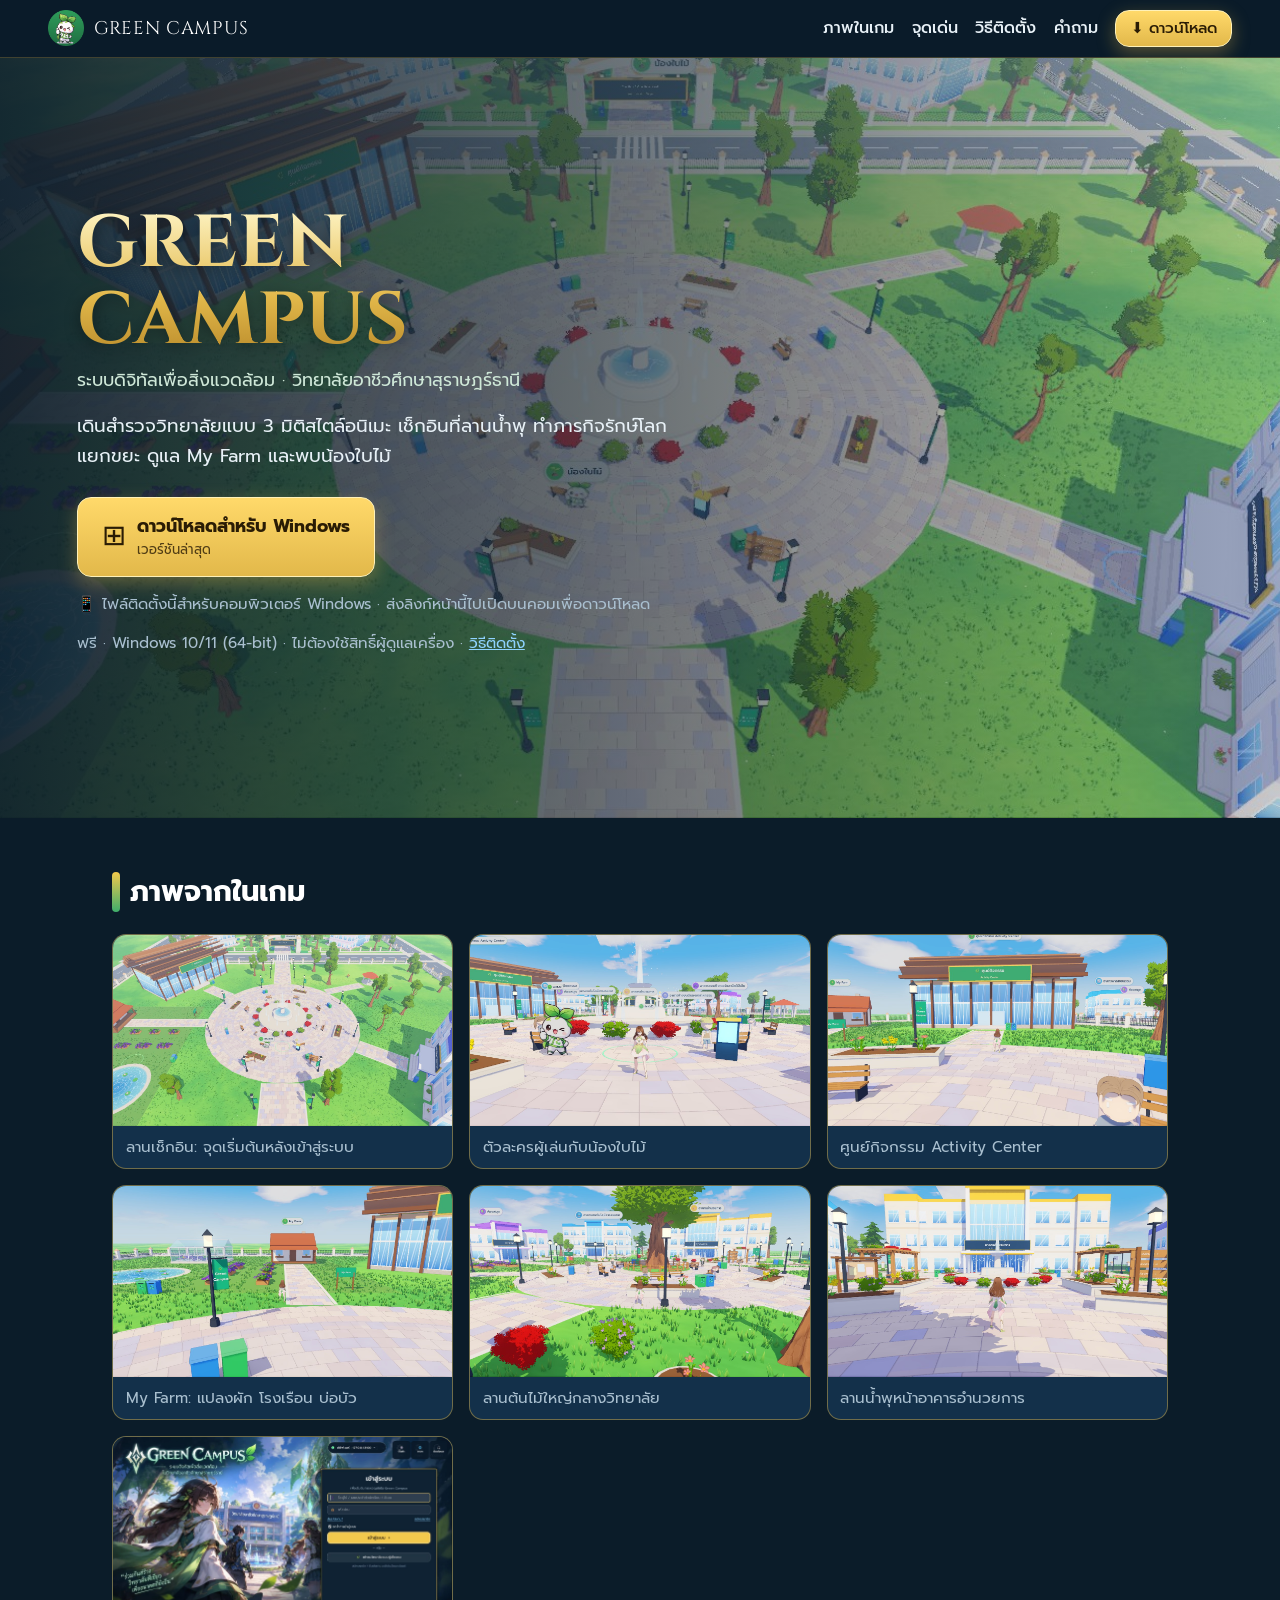
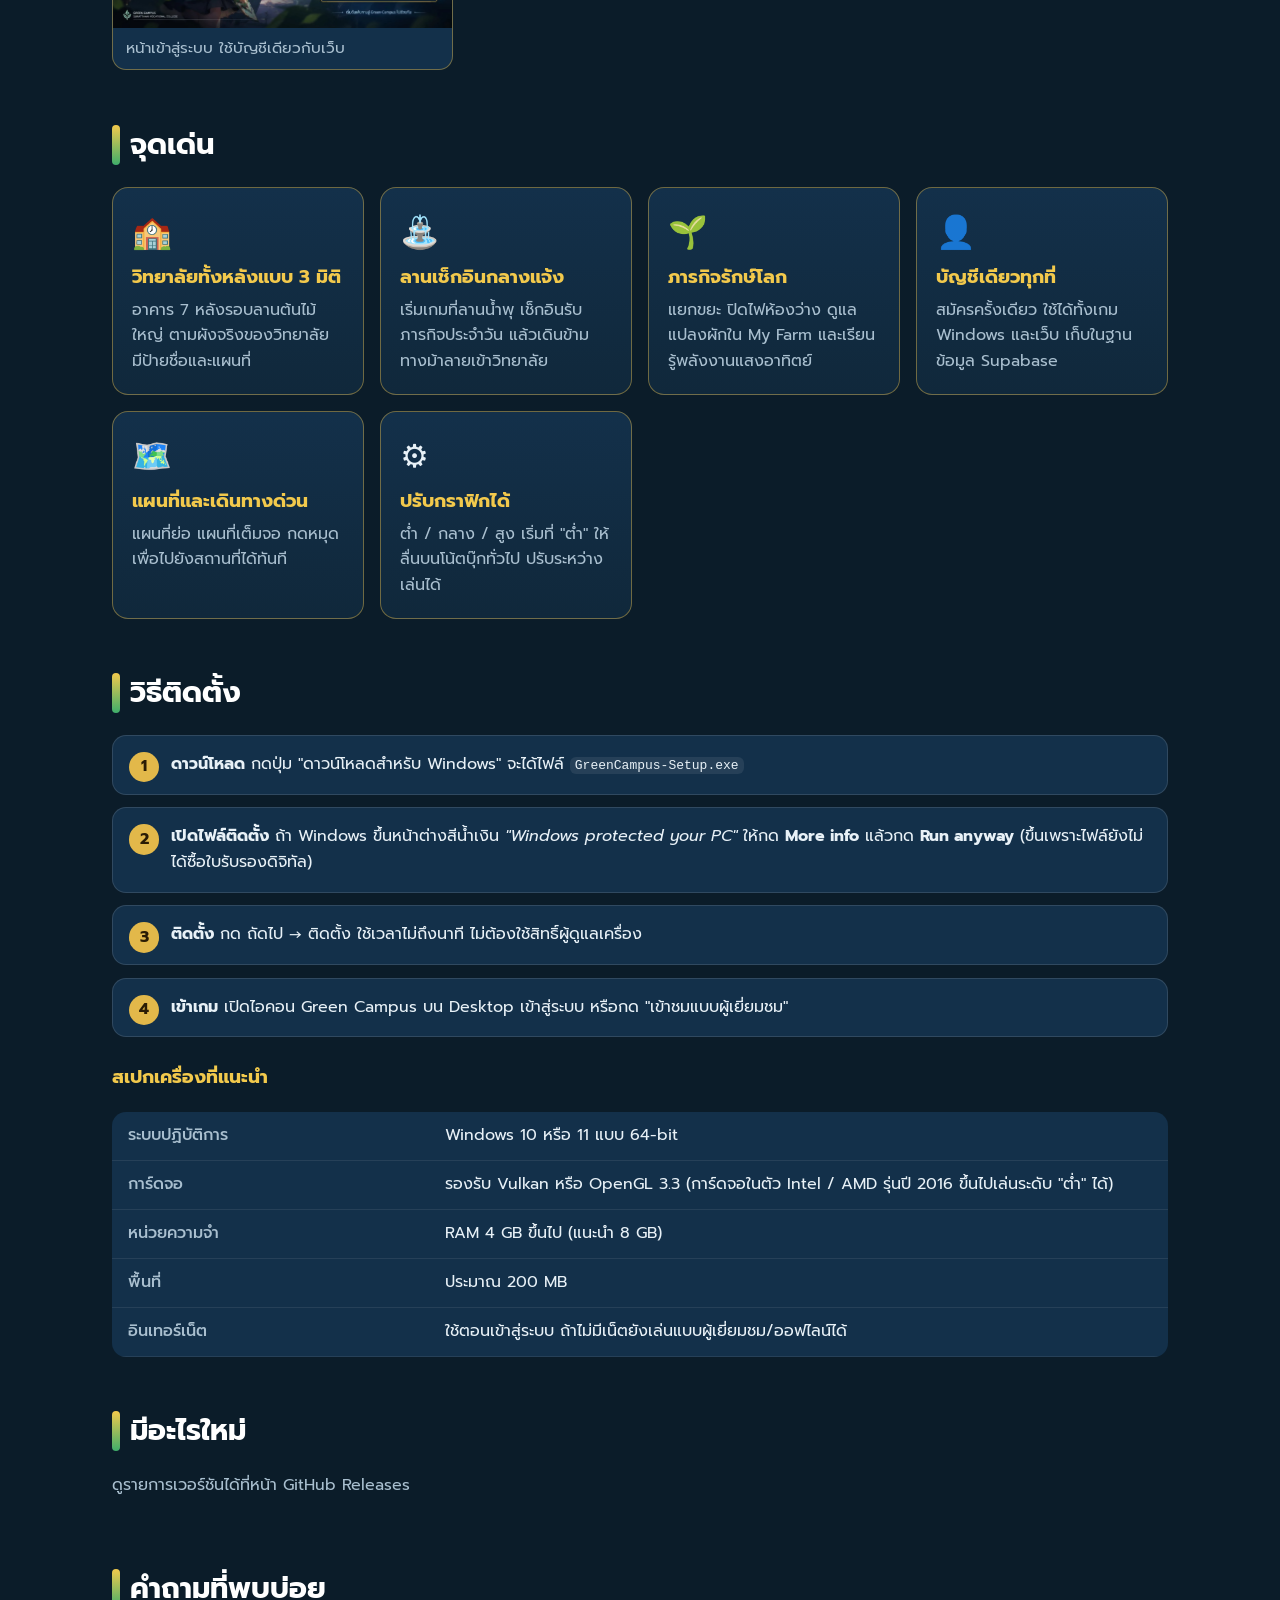
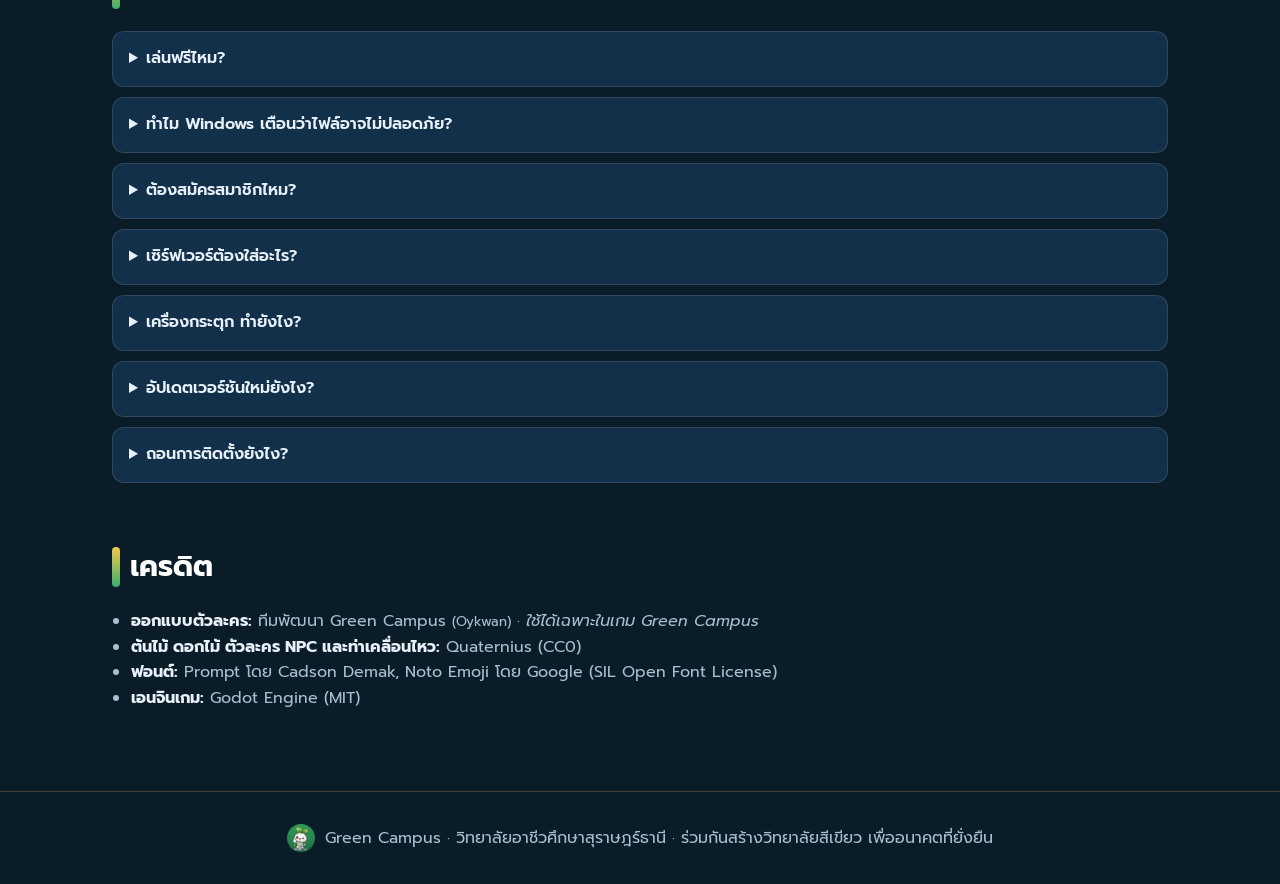
==== index.html @ 99396ab0 "Green Campus download site" ====
<!doctype html>
<html lang="th">
<head>
  <meta charset="utf-8">
  <meta name="viewport" content="width=device-width,initial-scale=1,viewport-fit=cover">
  <title>Green Campus · ดาวน์โหลดเกม</title>
  <meta name="description" content="Green Campus เกมสำรวจวิทยาลัยอาชีวศึกษาสุราษฎร์ธานีแบบ 3 มิติ สไตล์อนิเมะ ดาวน์โหลดฟรีสำหรับ Windows">
  <meta name="theme-color" content="#0b1c29">
  <meta property="og:title" content="Green Campus · เกมสำรวจวิทยาลัยแบบ 3 มิติ">
  <meta property="og:description" content="ร่วมกันสร้างวิทยาลัยสีเขียว เดินสำรวจ ทำภารกิจ เช็กอินทุกวัน ดาวน์โหลดฟรีสำหรับ Windows">
  <meta property="og:image" content="assets/screens/hub-overview.jpg">
  <link rel="icon" href="favicon.ico">
  <link rel="preconnect" href="https://fonts.googleapis.com">
  <link href="https://fonts.googleapis.com/css2?family=Prompt:wght@400;500;600;700&family=Cinzel:wght@700&display=swap" rel="stylesheet">
  <link rel="stylesheet" href="style.css">
</head>
<body>
  <header class="top">
    <a class="brand" href="#"><img src="assets/icon.png" alt="" width="36" height="36"><span>GREEN CAMPUS</span></a>
    <nav aria-label="เมนู">
      <a href="#gallery">ภาพในเกม</a><a href="#features">จุดเด่น</a><a href="#install">วิธีติดตั้ง</a><a href="#faq">คำถาม</a>
      <a class="btn gold small" href="#download">⬇ ดาวน์โหลด</a>
    </nav>
  </header>

  <section class="hero" id="download">
    <div class="hero-bg" aria-hidden="true"></div>
    <div class="hero-in">
      <h1 class="logo">GREEN CAMPUS</h1>
      <p class="tag">ระบบดิจิทัลเพื่อสิ่งแวดล้อม · วิทยาลัยอาชีวศึกษาสุราษฎร์ธานี</p>
      <p class="lead">เดินสำรวจวิทยาลัยแบบ 3 มิติสไตล์อนิเมะ เช็กอินที่ลานน้ำพุ ทำภารกิจรักษ์โลก แยกขยะ ดูแล My Farm และพบน้องใบไม้</p>
      <div class="cta">
        <a class="btn gold big" id="dl" href="#" rel="noopener">
          <span class="ico" aria-hidden="true">⊞</span>
          <span><b>ดาวน์โหลดสำหรับ Windows</b><small id="dlMeta">กำลังตรวจสอบเวอร์ชันล่าสุด…</small></span>
        </a>
        <a class="btn alt big" id="play" href="#" hidden>▶ เล่นบนเว็บ</a>
      </div>
      <p class="note">ฟรี · Windows 10/11 (64-bit) · ไม่ต้องใช้สิทธิ์ผู้ดูแลเครื่อง · <a href="#install">วิธีติดตั้ง</a></p>
    </div>
  </section>

  <main>
    <section id="gallery" class="wrap">
      <h2>ภาพจากในเกม</h2>
      <div class="gallery" id="gal">
        <figure><img src="assets/screens/hub-overview.jpg" alt="ลานเช็กอิน Green Campus มองจากมุมสูง" loading="lazy"><figcaption>ลานเช็กอิน: จุดเริ่มต้นหลังเข้าสู่ระบบ</figcaption></figure>
        <figure><img src="assets/screens/checkin.jpg" alt="ตัวละครผู้เล่นกับน้องใบไม้ที่ลานน้ำพุ" loading="lazy"><figcaption>ตัวละครผู้เล่นกับน้องใบไม้</figcaption></figure>
        <figure><img src="assets/screens/activity-center.jpg" alt="ศูนย์กิจกรรม Activity Center" loading="lazy"><figcaption>ศูนย์กิจกรรม Activity Center</figcaption></figure>
        <figure><img src="assets/screens/my-farm.jpg" alt="My Farm บ้านไร่ โรงเรือน และบ่อบัว" loading="lazy"><figcaption>My Farm: แปลงผัก โรงเรือน บ่อบัว</figcaption></figure>
        <figure><img src="assets/screens/big-tree.jpg" alt="ลานต้นไม้ใหญ่กลางวิทยาลัย" loading="lazy"><figcaption>ลานต้นไม้ใหญ่กลางวิทยาลัย</figcaption></figure>
        <figure><img src="assets/screens/admin-fountain.jpg" alt="ลานน้ำพุหน้าอาคารอำนวยการ" loading="lazy"><figcaption>ลานน้ำพุหน้าอาคารอำนวยการ</figcaption></figure>
        <figure><img src="assets/screens/login.jpg" alt="หน้าเข้าสู่ระบบของเกม" loading="lazy"><figcaption>หน้าเข้าสู่ระบบ ใช้บัญชีเดียวกับเว็บ</figcaption></figure>
      </div>
    </section>

    <section id="features" class="wrap">
      <h2>จุดเด่น</h2>
      <div class="cards">
        <article><span>🏫</span><h3>วิทยาลัยทั้งหลังแบบ 3 มิติ</h3><p>อาคาร 7 หลังรอบลานต้นไม้ใหญ่ ตามผังจริงของวิทยาลัย มีป้ายชื่อและแผนที่</p></article>
        <article><span>⛲</span><h3>ลานเช็กอินกลางแจ้ง</h3><p>เริ่มเกมที่ลานน้ำพุ เช็กอินรับภารกิจประจำวัน แล้วเดินข้ามทางม้าลายเข้าวิทยาลัย</p></article>
        <article><span>🌱</span><h3>ภารกิจรักษ์โลก</h3><p>แยกขยะ ปิดไฟห้องว่าง ดูแลแปลงผักใน My Farm และเรียนรู้พลังงานแสงอาทิตย์</p></article>
        <article><span>👤</span><h3>บัญชีเดียวทุกที่</h3><p>สมัครครั้งเดียว ใช้ได้ทั้งเกม Windows และเว็บ เก็บในฐานข้อมูล Supabase</p></article>
        <article><span>🗺️</span><h3>แผนที่และเดินทางด่วน</h3><p>แผนที่ย่อ แผนที่เต็มจอ กดหมุดเพื่อไปยังสถานที่ได้ทันที</p></article>
        <article><span>⚙️</span><h3>ปรับกราฟิกได้</h3><p>ต่ำ / กลาง / สูง เริ่มที่ "ต่ำ" ให้ลื่นบนโน้ตบุ๊กทั่วไป ปรับระหว่างเล่นได้</p></article>
      </div>
    </section>

    <section id="install" class="wrap">
      <h2>วิธีติดตั้ง</h2>
      <ol class="steps">
        <li><b>ดาวน์โหลด</b> กดปุ่ม "ดาวน์โหลดสำหรับ Windows" จะได้ไฟล์ <code>GreenCampus-Setup.exe</code></li>
        <li><b>เปิดไฟล์ติดตั้ง</b> ถ้า Windows ขึ้นหน้าต่างสีน้ำเงิน <i>"Windows protected your PC"</i> ให้กด <b>More info</b> แล้วกด <b>Run anyway</b> (ขึ้นเพราะไฟล์ยังไม่ได้ซื้อใบรับรองดิจิทัล)</li>
        <li><b>ติดตั้ง</b> กด ถัดไป → ติดตั้ง ใช้เวลาไม่ถึงนาที ไม่ต้องใช้สิทธิ์ผู้ดูแลเครื่อง</li>
        <li><b>เข้าเกม</b> เปิดไอคอน Green Campus บน Desktop เข้าสู่ระบบ หรือกด "เข้าชมแบบผู้เยี่ยมชม"</li>
      </ol>
      <div class="req">
        <h3>สเปกเครื่องที่แนะนำ</h3>
        <table>
          <tr><th>ระบบปฏิบัติการ</th><td>Windows 10 หรือ 11 แบบ 64-bit</td></tr>
          <tr><th>การ์ดจอ</th><td>รองรับ Vulkan หรือ OpenGL 3.3 (การ์ดจอในตัว Intel / AMD รุ่นปี 2016 ขึ้นไปเล่นระดับ "ต่ำ" ได้)</td></tr>
          <tr><th>หน่วยความจำ</th><td>RAM 4 GB ขึ้นไป (แนะนำ 8 GB)</td></tr>
          <tr><th>พื้นที่</th><td>ประมาณ 200 MB</td></tr>
          <tr><th>อินเทอร์เน็ต</th><td>ใช้ตอนเข้าสู่ระบบ ถ้าไม่มีเน็ตยังเล่นแบบผู้เยี่ยมชม/ออฟไลน์ได้</td></tr>
        </table>
      </div>
    </section>

    <section id="changes" class="wrap">
      <h2>มีอะไรใหม่</h2>
      <div id="releases" class="releases"><p class="muted">กำลังโหลดรายการเวอร์ชัน…</p></div>
    </section>

    <section id="faq" class="wrap">
      <h2>คำถามที่พบบ่อย</h2>
      <details><summary>เล่นฟรีไหม?</summary><p>ฟรีทั้งหมด เป็นโครงงานของนักเรียนวิทยาลัยอาชีวศึกษาสุราษฎร์ธานี</p></details>
      <details><summary>ทำไม Windows เตือนว่าไฟล์อาจไม่ปลอดภัย?</summary><p>Windows เตือนทุกโปรแกรมที่ไม่ได้ซื้อใบรับรองการเซ็นชื่อดิจิทัล (มีค่าใช้จ่ายรายปี) ให้ดาวน์โหลดจากหน้านี้เท่านั้น แล้วกด More info → Run anyway</p></details>
      <details><summary>ต้องสมัครสมาชิกไหม?</summary><p>ไม่บังคับ กด "เข้าชมวิทยาลัยแบบผู้เยี่ยมชม" ได้เลย แต่ถ้าสมัคร จะได้ชื่อในเกมและสถานที่เฉพาะนักเรียน</p></details>
      <details><summary>เซิร์ฟเวอร์ต้องใส่อะไร?</summary><p>กดปุ่ม "เซิร์ฟเวอร์" มุมขวาบนของหน้าเข้าสู่ระบบในเกม แล้วใส่ที่อยู่ที่ครูหรือผู้ดูแลแจ้ง ถ้าต่อไม่ได้ ยังเล่นแบบออฟไลน์ได้</p></details>
      <details><summary>เครื่องกระตุก ทำยังไง?</summary><p>กด <b>O</b> ในเกมเพื่อเปิดตั้งค่ากราฟิก แล้วเลือก "ต่ำ" (เป็นค่าเริ่มต้นอยู่แล้ว) ปิดโปรแกรมอื่นที่ไม่ใช้ และเสียบสายชาร์จโน้ตบุ๊ก</p></details>
      <details><summary>อัปเดตเวอร์ชันใหม่ยังไง?</summary><p>ดาวน์โหลดไฟล์ติดตั้งจากหน้านี้อีกครั้งแล้วติดตั้งทับได้เลย การตั้งค่าและบัญชีที่จำไว้ยังอยู่</p></details>
      <details><summary>ถอนการติดตั้งยังไง?</summary><p>Settings → Apps → Installed apps → Green Campus → Uninstall</p></details>
    </section>

    <section id="credits" class="wrap credits">
      <h2>เครดิต</h2>
      <ul>
        <li><b>ออกแบบตัวละคร:</b> ทีมพัฒนา Green Campus <small>(Oykwan)</small> · <i>ใช้ได้เฉพาะในเกม Green Campus</i></li>
        <li><b>ต้นไม้ ดอกไม้ ตัวละคร NPC และท่าเคลื่อนไหว:</b> Quaternius (CC0)</li>
        <li><b>ฟอนต์:</b> Prompt โดย Cadson Demak, Noto Emoji โดย Google (SIL Open Font License)</li>
        <li><b>เอนจินเกม:</b> Godot Engine (MIT)</li>
      </ul>
    </section>
  </main>

  <footer><img src="assets/icon.png" alt="" width="28" height="28"> Green Campus · วิทยาลัยอาชีวศึกษาสุราษฎร์ธานี · ร่วมกันสร้างวิทยาลัยสีเขียว เพื่ออนาคตที่ยั่งยืน</footer>

  <div class="lightbox" id="lb" hidden role="dialog" aria-modal="true" aria-label="ภาพขยาย"><button aria-label="ปิด">✕</button><img alt=""><p></p></div>

  <script src="config.js"></script>
  <script src="app.js"></script>
</body>
</html>
---- style.css ----
[hidden] { display: none !important; }
:root {
  --navy: #0b1c29; --navy-2: #10283b; --card: #13304a; --line: rgba(226, 184, 74, .45);
  --gold: #e2b84a; --gold-2: #f2c94c; --text: #e8f1f7; --muted: #a9bfcf; --green: #3fae6b;
}
* { box-sizing: border-box; }
html { scroll-behavior: smooth; }
body { margin: 0; font-family: 'Prompt', system-ui, sans-serif; background: var(--navy); color: var(--text); line-height: 1.6; }
a { color: #8fd3ff; }
img { max-width: 100%; display: block; }
code { background: rgba(255,255,255,.08); padding: .1em .4em; border-radius: 6px; }

.top { position: sticky; top: 0; z-index: 10; display: flex; align-items: center; justify-content: space-between; gap: 1rem; padding: .6rem clamp(16px, 4vw, 48px); background: rgba(11, 28, 41, .88); backdrop-filter: blur(8px); border-bottom: 1px solid rgba(226,184,74,.25); }
.brand { display: flex; align-items: center; gap: .6rem; color: #fff; text-decoration: none; font-family: 'Cinzel', serif; font-size: 1.15rem; letter-spacing: .04em; }
.top nav { display: flex; align-items: center; gap: 1.1rem; flex-wrap: wrap; }
.top nav a { color: var(--text); text-decoration: none; font-weight: 500; }
.top nav a:hover { color: var(--gold-2); }

.btn { display: inline-flex; align-items: center; gap: .7rem; text-decoration: none; border-radius: 14px; font-weight: 600; cursor: pointer; border: 0; font: inherit; }
.btn.gold { color: #2a1c05 !important; background: linear-gradient(180deg, #ffd96a, #e2b84a); box-shadow: 0 6px 18px rgba(226,184,74,.35); border: 1px solid #fff1b8; }
.btn.gold:hover { filter: brightness(1.06); }
.btn.alt { color: var(--text) !important; background: rgba(255,255,255,.1); border: 1px solid rgba(255,255,255,.3); }
.btn.small { padding: .35rem .9rem; font-size: .95rem; }
.btn.big { padding: .9rem 1.5rem; font-size: 1.1rem; }
.btn .ico { font-size: 1.8rem; line-height: 1; }
.btn small { display: block; font-weight: 400; font-size: .82rem; opacity: .8; }
.btn[aria-disabled="true"] { filter: grayscale(.7); opacity: .7; cursor: not-allowed; }

.hero { position: relative; min-height: min(86vh, 760px); display: grid; align-items: center; overflow: hidden; }
.hero-bg { position: absolute; inset: 0; background: linear-gradient(90deg, rgba(11,28,41,.92) 0%, rgba(11,28,41,.6) 45%, rgba(11,28,41,.15) 100%), url('assets/screens/hub-overview.jpg') center 40% / cover no-repeat; }
.hero-in { position: relative; padding: 4rem clamp(16px, 6vw, 80px); max-width: 760px; }
.logo { margin: 0; font-family: 'Cinzel', serif; font-size: clamp(2.4rem, 7vw, 4.6rem); line-height: 1.05; background: linear-gradient(180deg, #fff6c8, #e2b84a 60%, #b98a2a); -webkit-background-clip: text; background-clip: text; color: transparent; filter: drop-shadow(0 3px 8px rgba(0,0,0,.4)); }
.tag { margin: .4rem 0 1rem; color: #cfe8d8; font-size: 1.1rem; }
.lead { font-size: 1.15rem; max-width: 36em; }
.cta { display: flex; gap: .8rem; flex-wrap: wrap; margin: 1.6rem 0 .8rem; }
.note { color: var(--muted); font-size: .95rem; }

main { padding-bottom: 2rem; }
.wrap { max-width: 1120px; margin: 0 auto; padding: 3.2rem clamp(16px, 4vw, 32px) 0; }
h2 { font-size: 1.8rem; margin: 0 0 1.2rem; color: #fff; display: flex; align-items: center; gap: .6rem; }
h2::before { content: ''; width: 8px; height: 1.4em; border-radius: 4px; background: linear-gradient(180deg, var(--gold-2), var(--green)); }

.gallery { display: grid; grid-template-columns: repeat(auto-fill, minmax(300px, 1fr)); gap: 1rem; }
.gallery figure { margin: 0; border-radius: 14px; overflow: hidden; background: var(--card); border: 1px solid var(--line); cursor: zoom-in; transition: transform .15s; }
.gallery figure:hover { transform: translateY(-3px); }
.gallery img { aspect-ratio: 16 / 9; object-fit: cover; width: 100%; }
.gallery figcaption { padding: .55rem .8rem; font-size: .95rem; color: var(--muted); }

.cards { display: grid; grid-template-columns: repeat(auto-fill, minmax(240px, 1fr)); gap: 1rem; }
.cards article { padding: 1.2rem; border-radius: 16px; background: linear-gradient(180deg, var(--card), var(--navy-2)); border: 1px solid var(--line); }
.cards span { font-size: 2rem; }
.cards h3 { margin: .3rem 0; color: var(--gold-2); }
.cards p { margin: 0; color: var(--muted); }

.steps { counter-reset: s; list-style: none; padding: 0; display: grid; gap: .8rem; }
.steps li { counter-increment: s; position: relative; padding: 1rem 1rem 1rem 3.6rem; border-radius: 14px; background: var(--card); border: 1px solid rgba(255,255,255,.12); }
.steps li::before { content: counter(s); position: absolute; left: 1rem; top: 1rem; width: 1.9rem; height: 1.9rem; display: grid; place-items: center; border-radius: 50%; background: var(--gold); color: #2a1c05; font-weight: 700; }
.req { margin-top: 1.6rem; }
.req h3 { color: var(--gold-2); }
table { width: 100%; border-collapse: collapse; background: var(--card); border-radius: 14px; overflow: hidden; }
th, td { text-align: left; padding: .7rem 1rem; border-bottom: 1px solid rgba(255,255,255,.08); vertical-align: top; }
th { width: 30%; color: var(--muted); font-weight: 500; }

.releases article { padding: 1rem 1.2rem; border-radius: 14px; background: var(--card); border: 1px solid rgba(255,255,255,.12); margin-bottom: .8rem; }
.releases h3 { margin: 0; color: #fff; }
.releases .meta { color: var(--muted); font-size: .9rem; }
.releases .body { white-space: pre-wrap; margin-top: .4rem; }
.muted { color: var(--muted); }

details { background: var(--card); border: 1px solid rgba(255,255,255,.12); border-radius: 12px; padding: .2rem 1rem; margin-bottom: .6rem; }
summary { cursor: pointer; padding: .7rem 0; font-weight: 600; }
details p { margin: 0 0 .9rem; color: var(--muted); }
.credits ul { padding-left: 1.2rem; color: var(--muted); }
.credits b { color: var(--text); }

footer { display: flex; align-items: center; justify-content: center; gap: .6rem; flex-wrap: wrap; text-align: center; padding: 2rem 16px; margin-top: 2rem; color: var(--muted); border-top: 1px solid rgba(226,184,74,.25); }

.lightbox { position: fixed; inset: 0; z-index: 50; background: rgba(3, 10, 16, .92); display: grid; place-items: center; padding: 16px; }
.lightbox[hidden] { display: none; }
.lightbox img { max-height: 84vh; border-radius: 12px; border: 1px solid var(--line); }
.lightbox p { margin: .6rem 0 0; color: var(--muted); text-align: center; }
.lightbox button { position: absolute; top: 14px; right: 16px; font-size: 1.6rem; background: none; border: 0; color: #fff; cursor: pointer; }

@media (max-width: 720px) {
  .top nav a:not(.btn) { display: none; }
  .hero-bg { background-position: 60% center; }
  .hero-in { padding-top: 3rem; }
  .btn.big { width: 100%; justify-content: center; }
  th { width: 40%; }
}
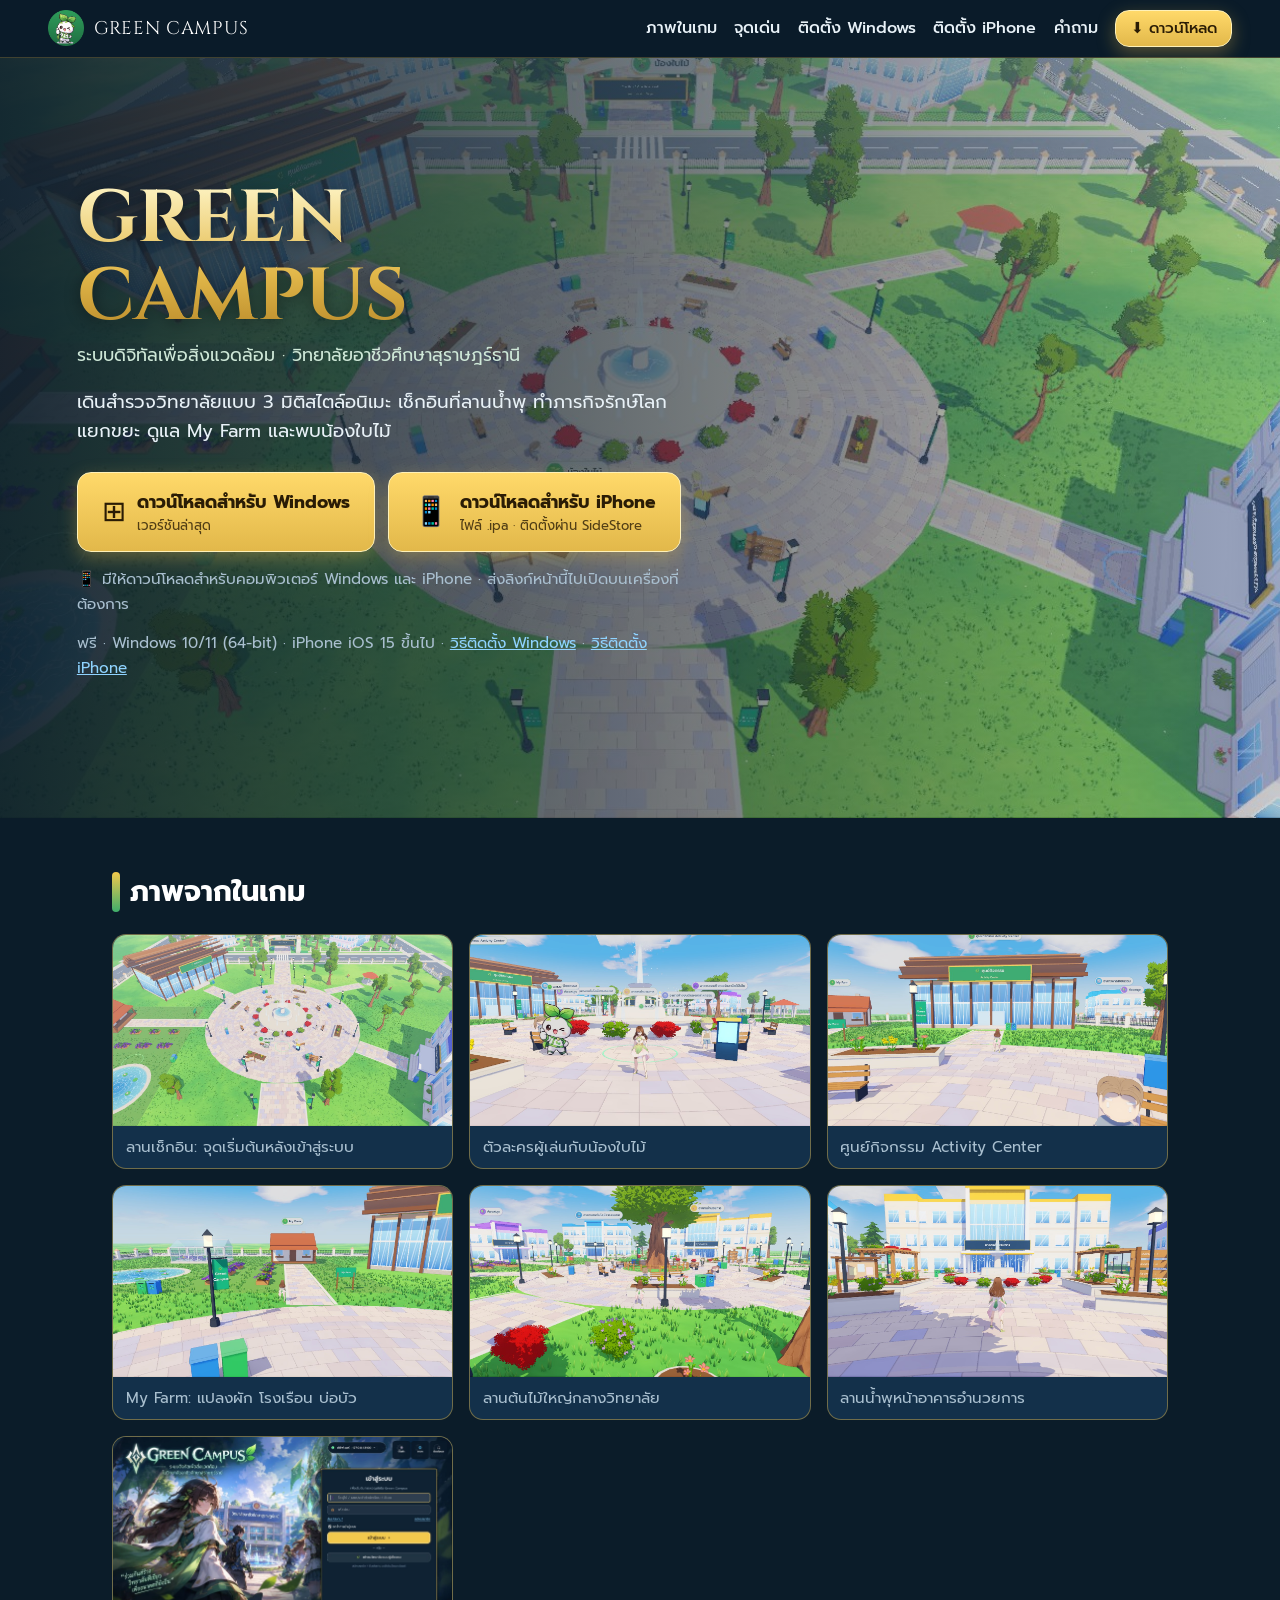
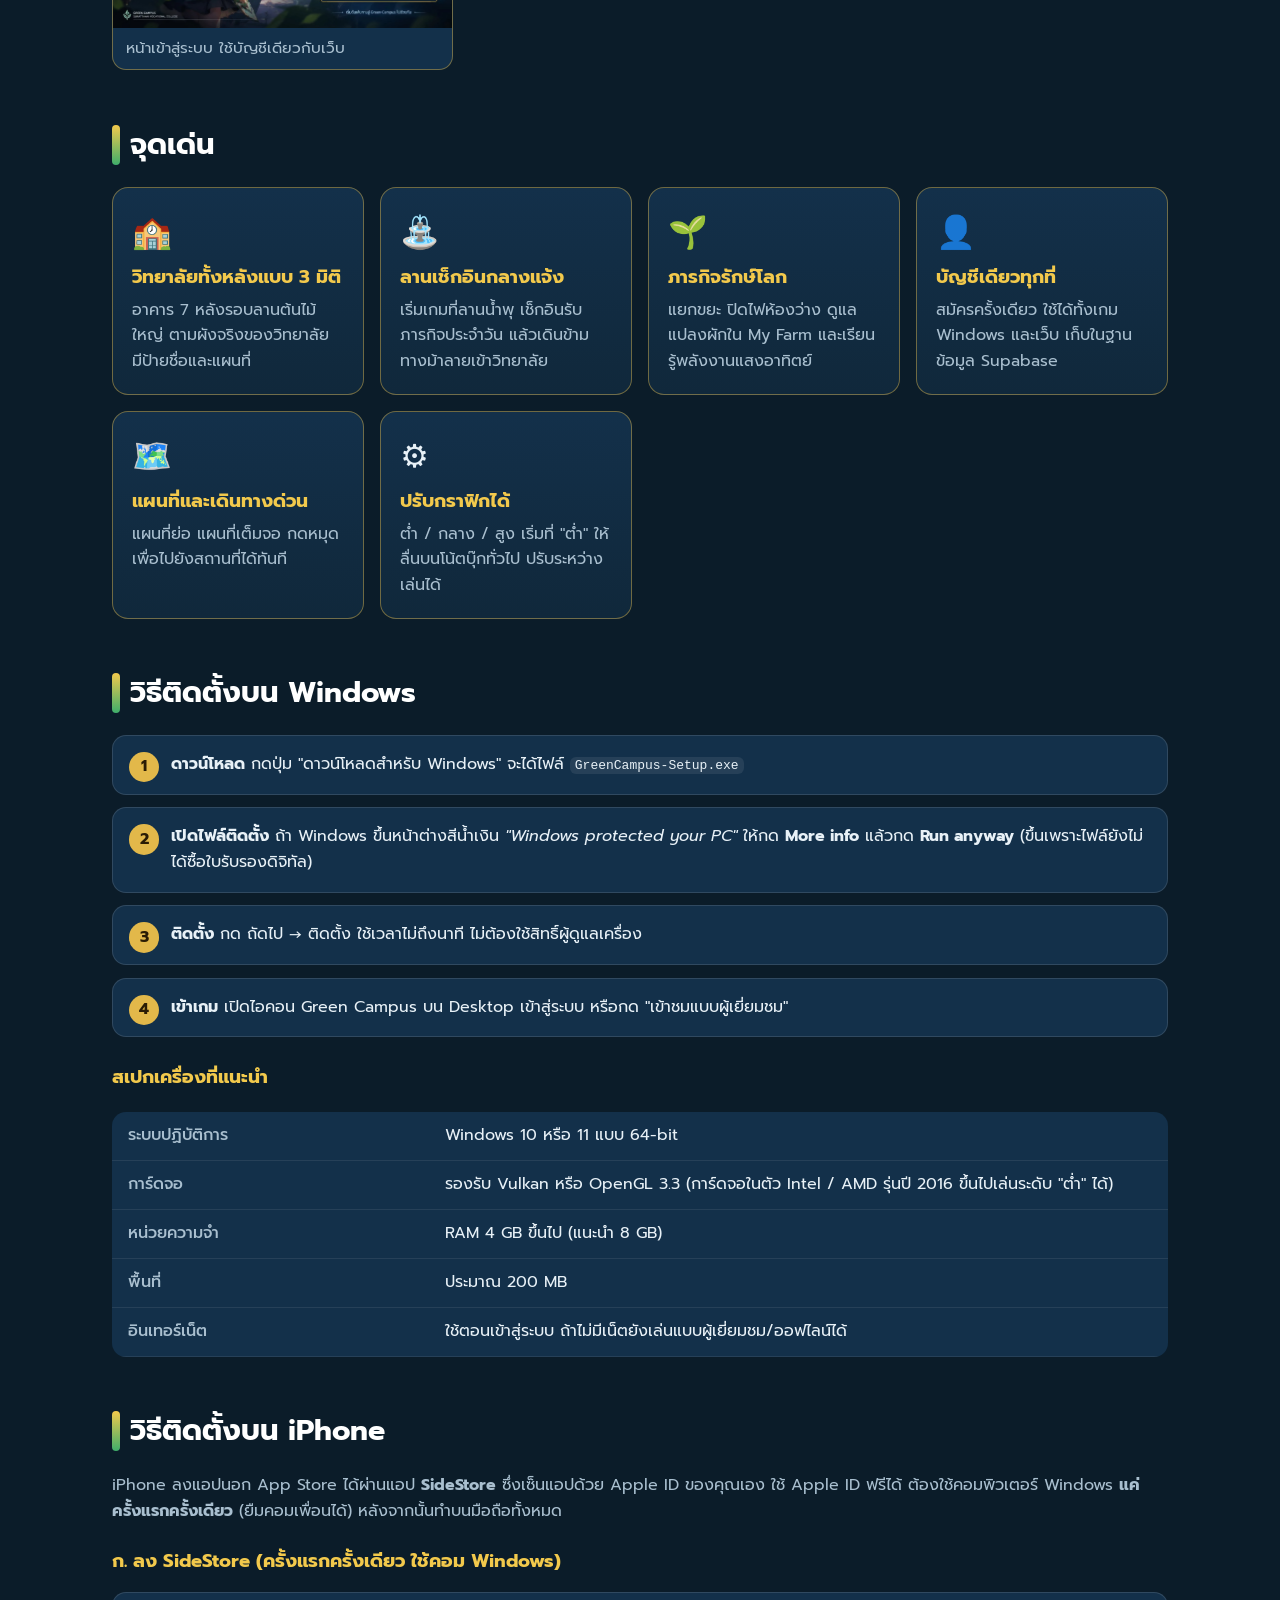
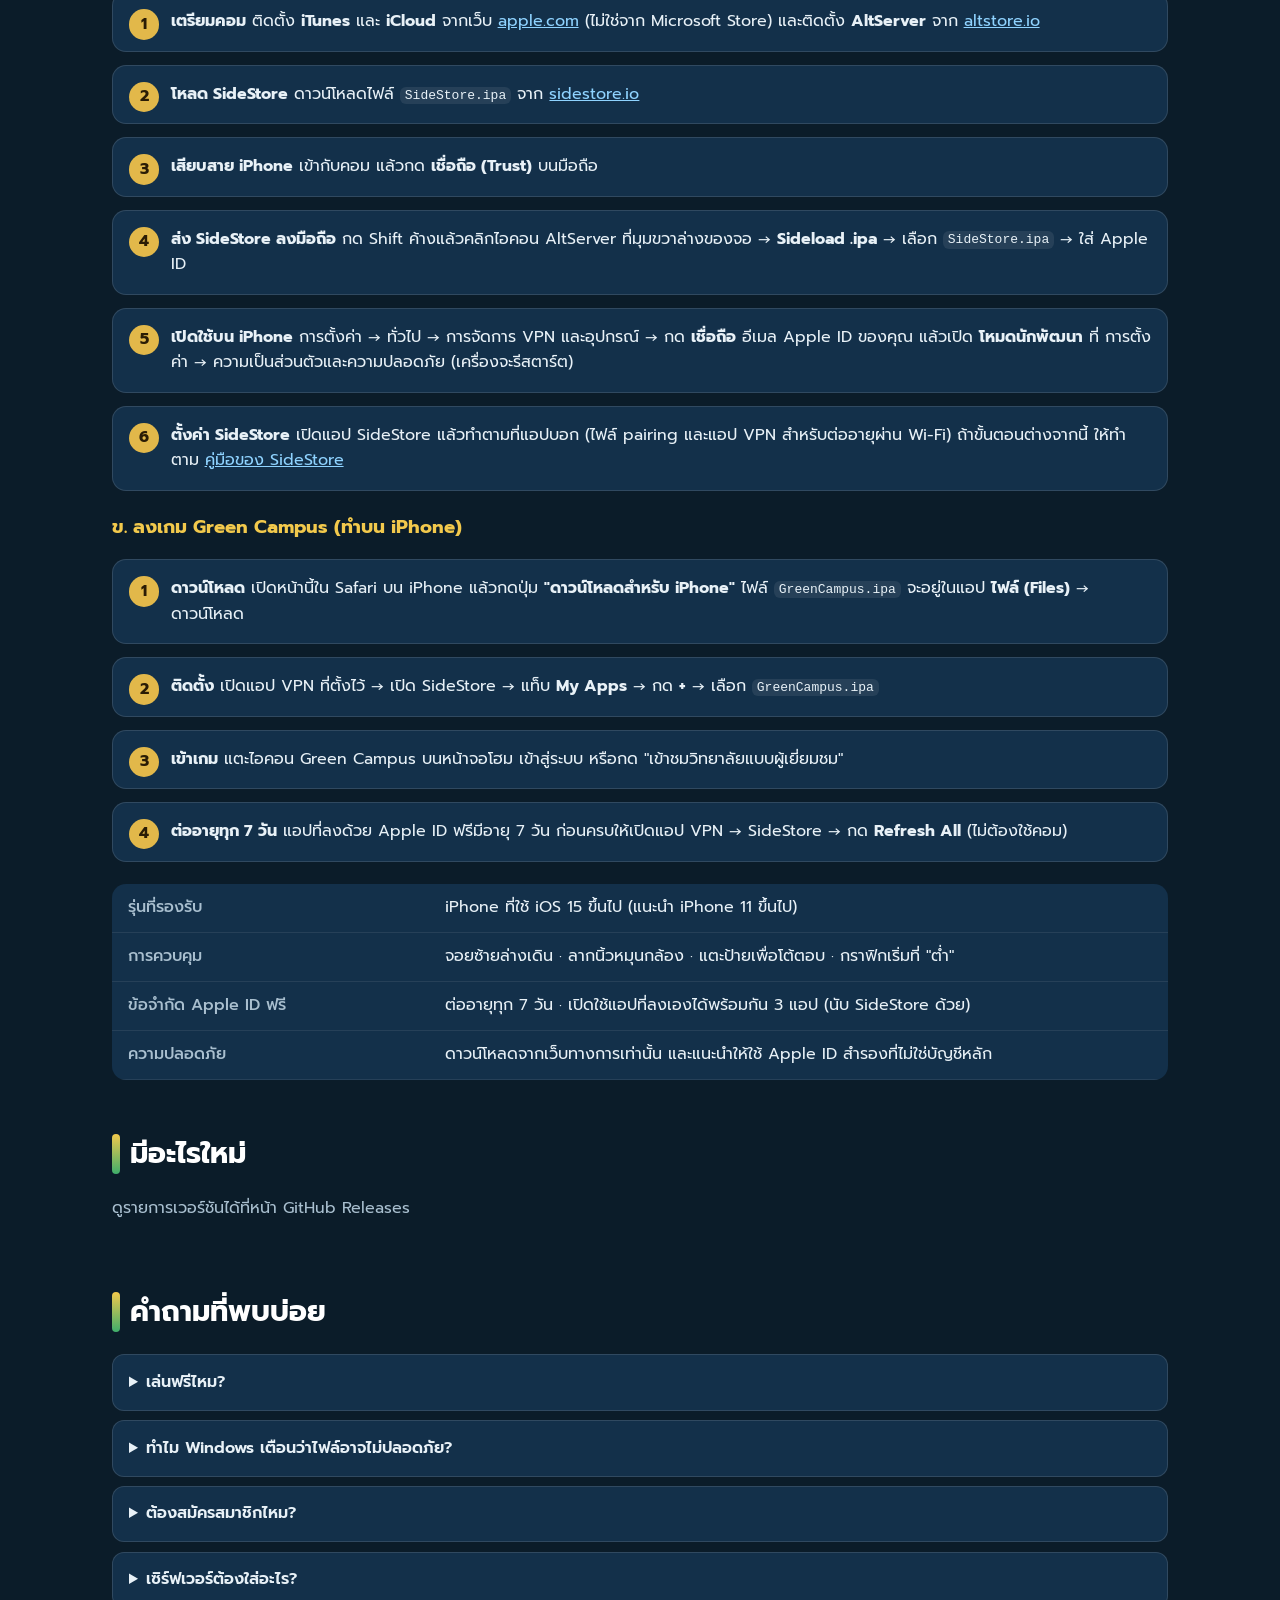
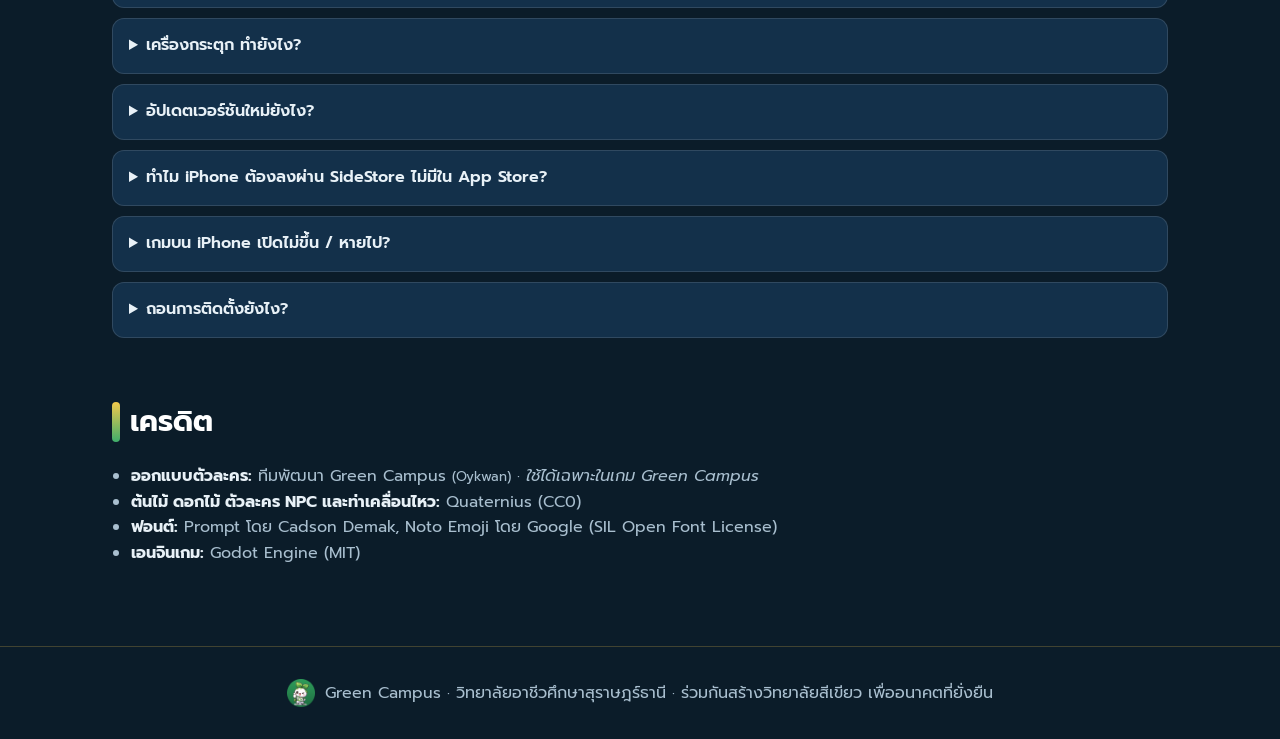
==== commit a1105128: "Add iPhone download button and SideStore install guide Co-Authored-By: Claude Opus 5.5 <noreply@anth" ====
--- a/index.html
+++ b/index.html
@@ -6,9 +6,24 @@
   <title>Green Campus · ดาวน์โหลดเกม</title>
   <meta name="description" content="Green Campus เกมสำรวจวิทยาลัยอาชีวศึกษาสุราษฎร์ธานีแบบ 3 มิติ สไตล์อนิเมะ ดาวน์โหลดฟรีสำหรับ Windows">
   <meta name="theme-color" content="#0b1c29">
+  <link rel="canonical" href="https://greencampus-th.github.io/">
+  <!-- link previews (LINE, Facebook, Discord, Messenger, X): absolute URLs only -->
+  <meta property="og:type" content="website">
+  <meta property="og:site_name" content="Green Campus">
+  <meta property="og:locale" content="th_TH">
+  <meta property="og:url" content="https://greencampus-th.github.io/">
   <meta property="og:title" content="Green Campus · เกมสำรวจวิทยาลัยแบบ 3 มิติ">
-  <meta property="og:description" content="ร่วมกันสร้างวิทยาลัยสีเขียว เดินสำรวจ ทำภารกิจ เช็กอินทุกวัน ดาวน์โหลดฟรีสำหรับ Windows">
-  <meta property="og:image" content="assets/screens/hub-overview.jpg">
+  <meta property="og:description" content="เดินสำรวจวิทยาลัยอาชีวศึกษาสุราษฎร์ธานีแบบ 3 มิติสไตล์อนิเมะ เช็กอิน ทำภารกิจรักษ์โลก ดูแล My Farm กับน้องใบไม้ ดาวน์โหลดฟรีสำหรับ Windows">
+  <meta property="og:image" content="https://greencampus-th.github.io/assets/og-image.jpg">
+  <meta property="og:image:secure_url" content="https://greencampus-th.github.io/assets/og-image.jpg">
+  <meta property="og:image:type" content="image/jpeg">
+  <meta property="og:image:width" content="1200">
+  <meta property="og:image:height" content="630">
+  <meta property="og:image:alt" content="Green Campus เกมสำรวจวิทยาลัยแบบ 3 มิติ ดาวน์โหลดฟรีสำหรับ Windows">
+  <meta name="twitter:card" content="summary_large_image">
+  <meta name="twitter:title" content="Green Campus · เกมสำรวจวิทยาลัยแบบ 3 มิติ">
+  <meta name="twitter:description" content="เช็กอิน ทำภารกิจรักษ์โลก ดูแล My Farm กับน้องใบไม้ ดาวน์โหลดฟรีสำหรับ Windows">
+  <meta name="twitter:image" content="https://greencampus-th.github.io/assets/og-image.jpg">
   <link rel="icon" href="favicon.ico">
   <link rel="preconnect" href="https://fonts.googleapis.com">
   <link href="https://fonts.googleapis.com/css2?family=Prompt:wght@400;500;600;700&family=Cinzel:wght@700&display=swap" rel="stylesheet">
@@ -18,7 +33,7 @@
   <header class="top">
     <a class="brand" href="#"><img src="assets/icon.png" alt="" width="36" height="36"><span>GREEN CAMPUS</span></a>
     <nav aria-label="เมนู">
-      <a href="#gallery">ภาพในเกม</a><a href="#features">จุดเด่น</a><a href="#install">วิธีติดตั้ง</a><a href="#faq">คำถาม</a>
+      <a href="#gallery">ภาพในเกม</a><a href="#features">จุดเด่น</a><a href="#install">ติดตั้ง Windows</a><a href="#ios">ติดตั้ง iPhone</a><a href="#faq">คำถาม</a>
       <a class="btn gold small" href="#download">⬇ ดาวน์โหลด</a>
     </nav>
   </header>
@@ -34,9 +49,13 @@
           <span class="ico" aria-hidden="true">⊞</span>
           <span><b>ดาวน์โหลดสำหรับ Windows</b><small id="dlMeta">กำลังตรวจสอบเวอร์ชันล่าสุด…</small></span>
         </a>
+        <a class="btn gold big" id="dlIos" href="#ios" rel="noopener">
+          <span class="ico" aria-hidden="true">📱</span>
+          <span><b>ดาวน์โหลดสำหรับ iPhone</b><small id="dlIosMeta">ไฟล์ .ipa · ติดตั้งผ่าน SideStore</small></span>
+        </a>
         <a class="btn alt big" id="play" href="#" hidden>▶ เล่นบนเว็บ</a>
       </div>
-      <p class="note">ฟรี · Windows 10/11 (64-bit) · ไม่ต้องใช้สิทธิ์ผู้ดูแลเครื่อง · <a href="#install">วิธีติดตั้ง</a></p>
+      <p class="note">ฟรี · Windows 10/11 (64-bit) · iPhone iOS 15 ขึ้นไป · <a href="#install">วิธีติดตั้ง Windows</a> · <a href="#ios">วิธีติดตั้ง iPhone</a></p>
     </div>
   </section>
 
@@ -67,7 +86,7 @@
     </section>
 
     <section id="install" class="wrap">
-      <h2>วิธีติดตั้ง</h2>
+      <h2>วิธีติดตั้งบน Windows</h2>
       <ol class="steps">
         <li><b>ดาวน์โหลด</b> กดปุ่ม "ดาวน์โหลดสำหรับ Windows" จะได้ไฟล์ <code>GreenCampus-Setup.exe</code></li>
         <li><b>เปิดไฟล์ติดตั้ง</b> ถ้า Windows ขึ้นหน้าต่างสีน้ำเงิน <i>"Windows protected your PC"</i> ให้กด <b>More info</b> แล้วกด <b>Run anyway</b> (ขึ้นเพราะไฟล์ยังไม่ได้ซื้อใบรับรองดิจิทัล)</li>
@@ -86,6 +105,35 @@
       </div>
     </section>
 
+    <section id="ios" class="wrap">
+      <h2>วิธีติดตั้งบน iPhone</h2>
+      <p class="muted">iPhone ลงแอปนอก App Store ได้ผ่านแอป <b>SideStore</b> ซึ่งเซ็นแอปด้วย Apple ID ของคุณเอง ใช้ Apple ID ฟรีได้ ต้องใช้คอมพิวเตอร์ Windows <b>แค่ครั้งแรกครั้งเดียว</b> (ยืมคอมเพื่อนได้) หลังจากนั้นทำบนมือถือทั้งหมด</p>
+      <div class="ios-box">
+        <h3>ก. ลง SideStore (ครั้งแรกครั้งเดียว ใช้คอม Windows)</h3>
+        <ol class="steps">
+          <li><b>เตรียมคอม</b> ติดตั้ง <b>iTunes</b> และ <b>iCloud</b> จากเว็บ <a href="https://www.apple.com/itunes/" rel="noopener">apple.com</a> (ไม่ใช่จาก Microsoft Store) และติดตั้ง <b>AltServer</b> จาก <a href="https://altstore.io" rel="noopener">altstore.io</a></li>
+          <li><b>โหลด SideStore</b> ดาวน์โหลดไฟล์ <code>SideStore.ipa</code> จาก <a href="https://sidestore.io" rel="noopener">sidestore.io</a></li>
+          <li><b>เสียบสาย iPhone</b> เข้ากับคอม แล้วกด <b>เชื่อถือ (Trust)</b> บนมือถือ</li>
+          <li><b>ส่ง SideStore ลงมือถือ</b> กด Shift ค้างแล้วคลิกไอคอน AltServer ที่มุมขวาล่างของจอ → <b>Sideload .ipa</b> → เลือก <code>SideStore.ipa</code> → ใส่ Apple ID</li>
+          <li><b>เปิดใช้บน iPhone</b> การตั้งค่า → ทั่วไป → การจัดการ VPN และอุปกรณ์ → กด <b>เชื่อถือ</b> อีเมล Apple ID ของคุณ แล้วเปิด <b>โหมดนักพัฒนา</b> ที่ การตั้งค่า → ความเป็นส่วนตัวและความปลอดภัย (เครื่องจะรีสตาร์ต)</li>
+          <li><b>ตั้งค่า SideStore</b> เปิดแอป SideStore แล้วทำตามที่แอปบอก (ไฟล์ pairing และแอป VPN สำหรับต่ออายุผ่าน Wi-Fi) ถ้าขั้นตอนต่างจากนี้ ให้ทำตาม <a href="https://docs.sidestore.io" rel="noopener">คู่มือของ SideStore</a></li>
+        </ol>
+        <h3>ข. ลงเกม Green Campus (ทำบน iPhone)</h3>
+        <ol class="steps">
+          <li><b>ดาวน์โหลด</b> เปิดหน้านี้ใน Safari บน iPhone แล้วกดปุ่ม <b>"ดาวน์โหลดสำหรับ iPhone"</b> ไฟล์ <code>GreenCampus.ipa</code> จะอยู่ในแอป <b>ไฟล์ (Files)</b> → ดาวน์โหลด</li>
+          <li><b>ติดตั้ง</b> เปิดแอป VPN ที่ตั้งไว้ → เปิด SideStore → แท็บ <b>My Apps</b> → กด <b>+</b> → เลือก <code>GreenCampus.ipa</code></li>
+          <li><b>เข้าเกม</b> แตะไอคอน Green Campus บนหน้าจอโฮม เข้าสู่ระบบ หรือกด "เข้าชมวิทยาลัยแบบผู้เยี่ยมชม"</li>
+          <li><b>ต่ออายุทุก 7 วัน</b> แอปที่ลงด้วย Apple ID ฟรีมีอายุ 7 วัน ก่อนครบให้เปิดแอป VPN → SideStore → กด <b>Refresh All</b> (ไม่ต้องใช้คอม)</li>
+        </ol>
+        <table>
+          <tr><th>รุ่นที่รองรับ</th><td>iPhone ที่ใช้ iOS 15 ขึ้นไป (แนะนำ iPhone 11 ขึ้นไป)</td></tr>
+          <tr><th>การควบคุม</th><td>จอยซ้ายล่างเดิน · ลากนิ้วหมุนกล้อง · แตะป้ายเพื่อโต้ตอบ · กราฟิกเริ่มที่ "ต่ำ"</td></tr>
+          <tr><th>ข้อจำกัด Apple ID ฟรี</th><td>ต่ออายุทุก 7 วัน · เปิดใช้แอปที่ลงเองได้พร้อมกัน 3 แอป (นับ SideStore ด้วย)</td></tr>
+          <tr><th>ความปลอดภัย</th><td>ดาวน์โหลดจากเว็บทางการเท่านั้น และแนะนำให้ใช้ Apple ID สำรองที่ไม่ใช่บัญชีหลัก</td></tr>
+        </table>
+      </div>
+    </section>
+
     <section id="changes" class="wrap">
       <h2>มีอะไรใหม่</h2>
       <div id="releases" class="releases"><p class="muted">กำลังโหลดรายการเวอร์ชัน…</p></div>
@@ -99,6 +147,8 @@
       <details><summary>เซิร์ฟเวอร์ต้องใส่อะไร?</summary><p>กดปุ่ม "เซิร์ฟเวอร์" มุมขวาบนของหน้าเข้าสู่ระบบในเกม แล้วใส่ที่อยู่ที่ครูหรือผู้ดูแลแจ้ง ถ้าต่อไม่ได้ ยังเล่นแบบออฟไลน์ได้</p></details>
       <details><summary>เครื่องกระตุก ทำยังไง?</summary><p>กด <b>O</b> ในเกมเพื่อเปิดตั้งค่ากราฟิก แล้วเลือก "ต่ำ" (เป็นค่าเริ่มต้นอยู่แล้ว) ปิดโปรแกรมอื่นที่ไม่ใช้ และเสียบสายชาร์จโน้ตบุ๊ก</p></details>
       <details><summary>อัปเดตเวอร์ชันใหม่ยังไง?</summary><p>ดาวน์โหลดไฟล์ติดตั้งจากหน้านี้อีกครั้งแล้วติดตั้งทับได้เลย การตั้งค่าและบัญชีที่จำไว้ยังอยู่</p></details>
+      <details><summary>ทำไม iPhone ต้องลงผ่าน SideStore ไม่มีใน App Store?</summary><p>การขึ้น App Store หรือ TestFlight ต้องสมัคร Apple Developer (ปีละ 99 USD) โครงงานนี้จึงแจกเป็นไฟล์ .ipa ให้ลงด้วย Apple ID ของผู้เล่นเองผ่าน SideStore ซึ่งฟรี</p></details>
+      <details><summary>เกมบน iPhone เปิดไม่ขึ้น / หายไป?</summary><p>แอปหมดอายุครบ 7 วัน ให้เปิดแอป VPN แล้วกด Refresh All ใน SideStore ถ้ายังไม่ได้ ลบเกมแล้วลงไฟล์ .ipa ใหม่</p></details>
       <details><summary>ถอนการติดตั้งยังไง?</summary><p>Settings → Apps → Installed apps → Green Campus → Uninstall</p></details>
     </section>
 
--- a/style.css
+++ b/style.css
@@ -56,6 +56,8 @@
 .steps li { counter-increment: s; position: relative; padding: 1rem 1rem 1rem 3.6rem; border-radius: 14px; background: var(--card); border: 1px solid rgba(255,255,255,.12); }
 .steps li::before { content: counter(s); position: absolute; left: 1rem; top: 1rem; width: 1.9rem; height: 1.9rem; display: grid; place-items: center; border-radius: 50%; background: var(--gold); color: #2a1c05; font-weight: 700; }
 .req { margin-top: 1.6rem; }
+.ios-box h3 { color: var(--gold-2); margin: 1.4rem 0 .6rem; }
+.ios-box table { margin-top: 1.4rem; }
 .req h3 { color: var(--gold-2); }
 table { width: 100%; border-collapse: collapse; background: var(--card); border-radius: 14px; overflow: hidden; }
 th, td { text-align: left; padding: .7rem 1rem; border-bottom: 1px solid rgba(255,255,255,.08); vertical-align: top; }
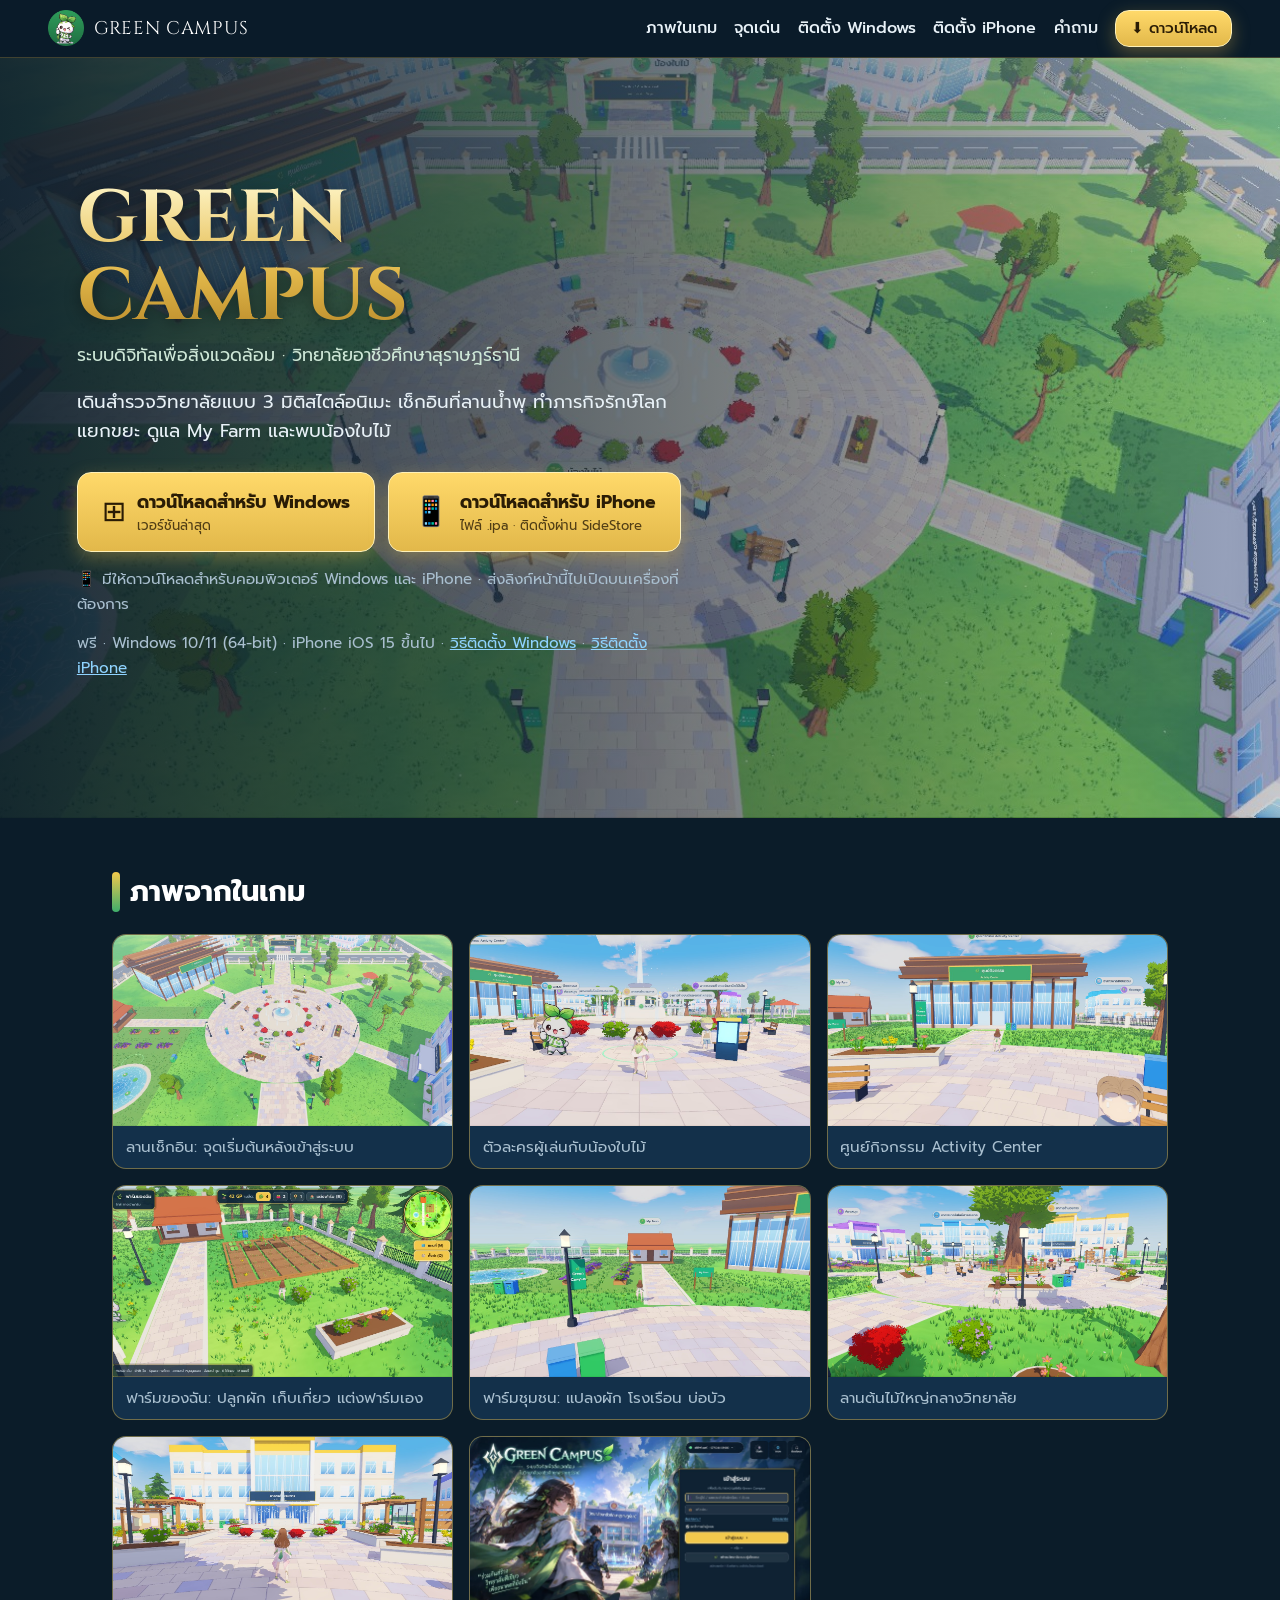
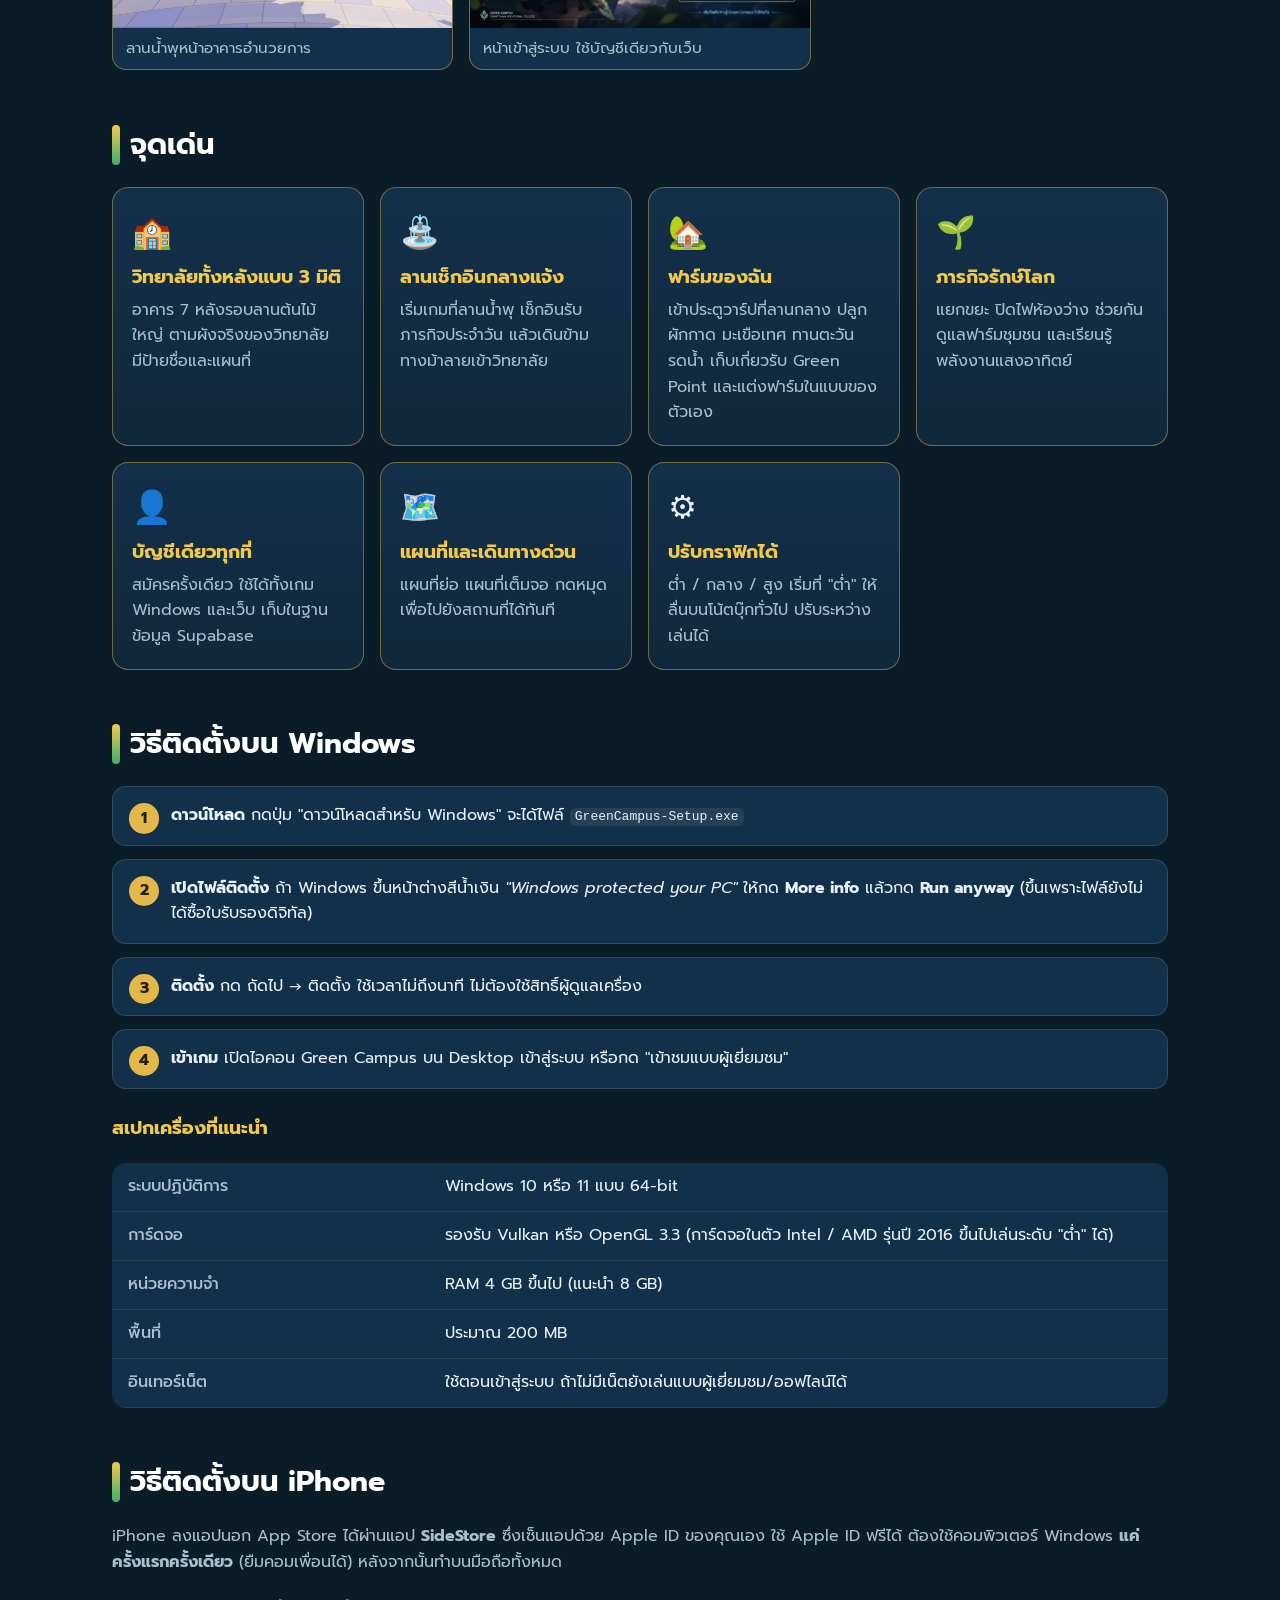
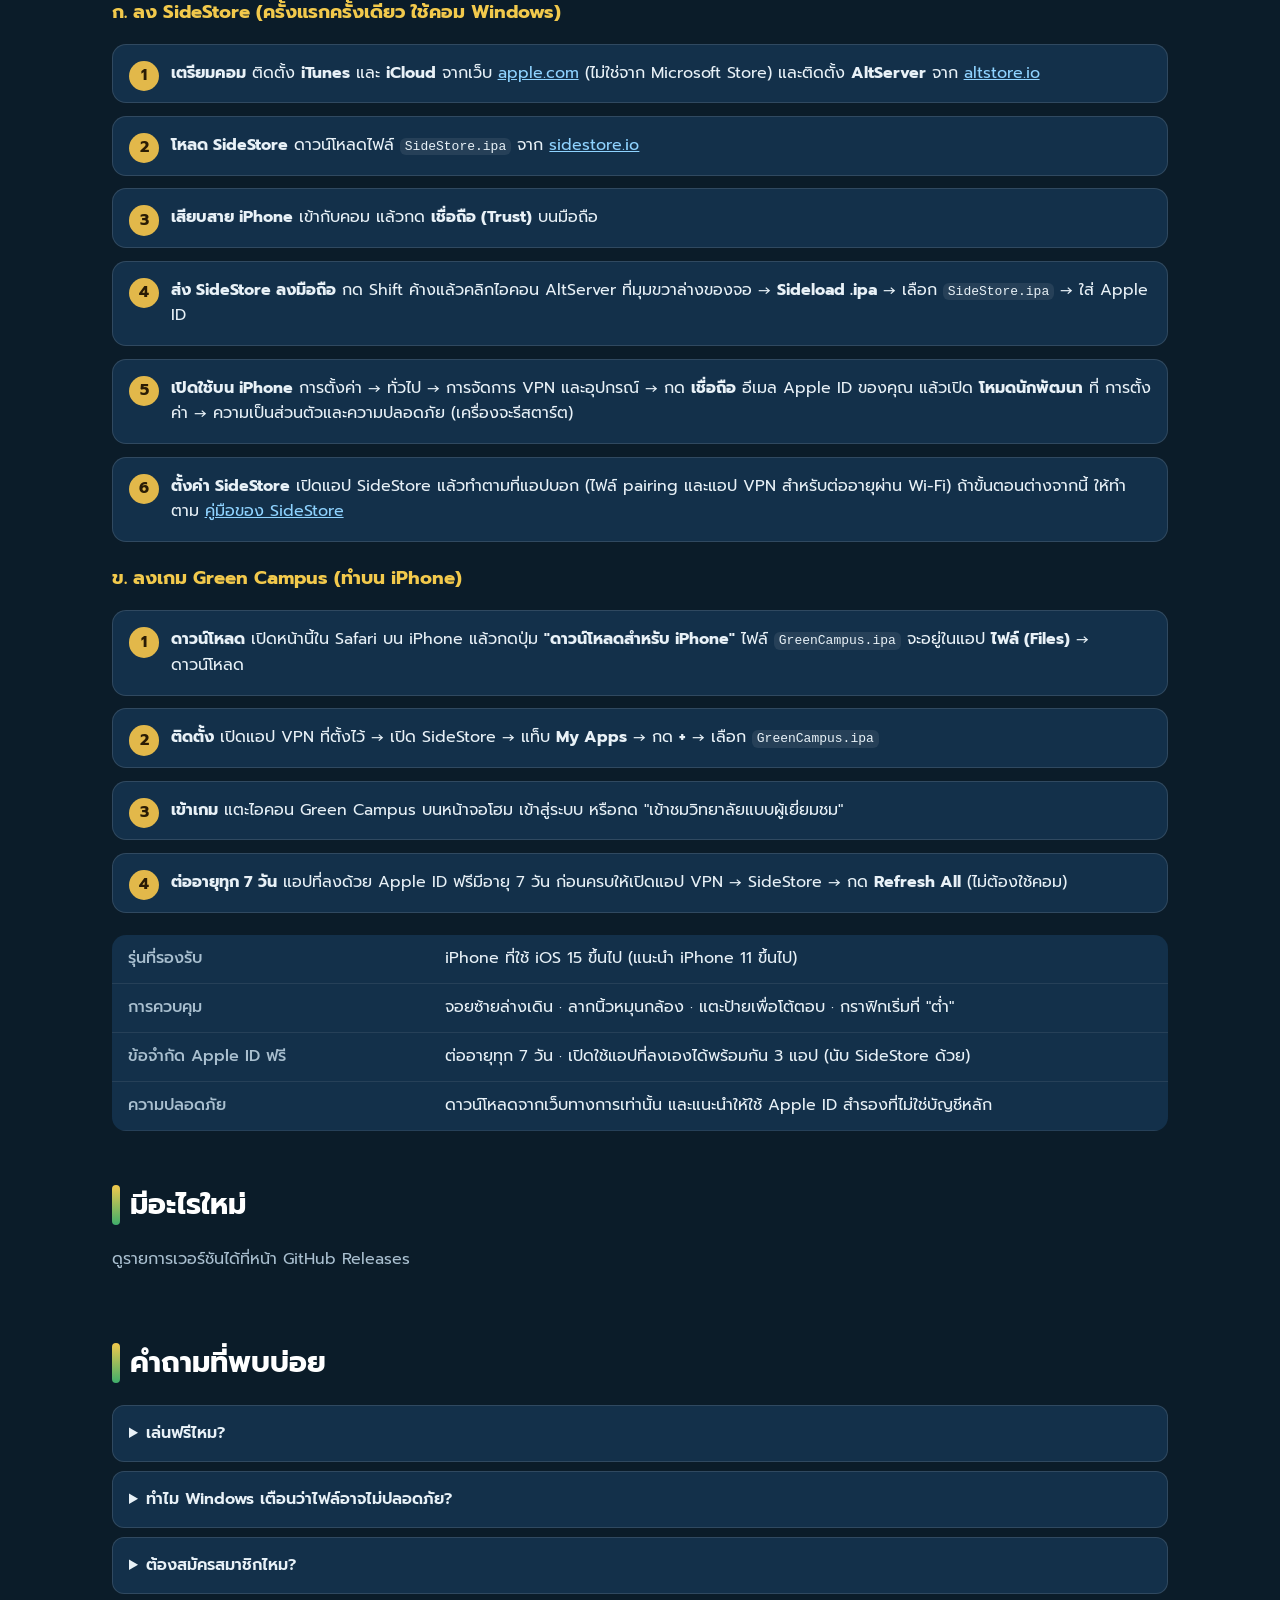
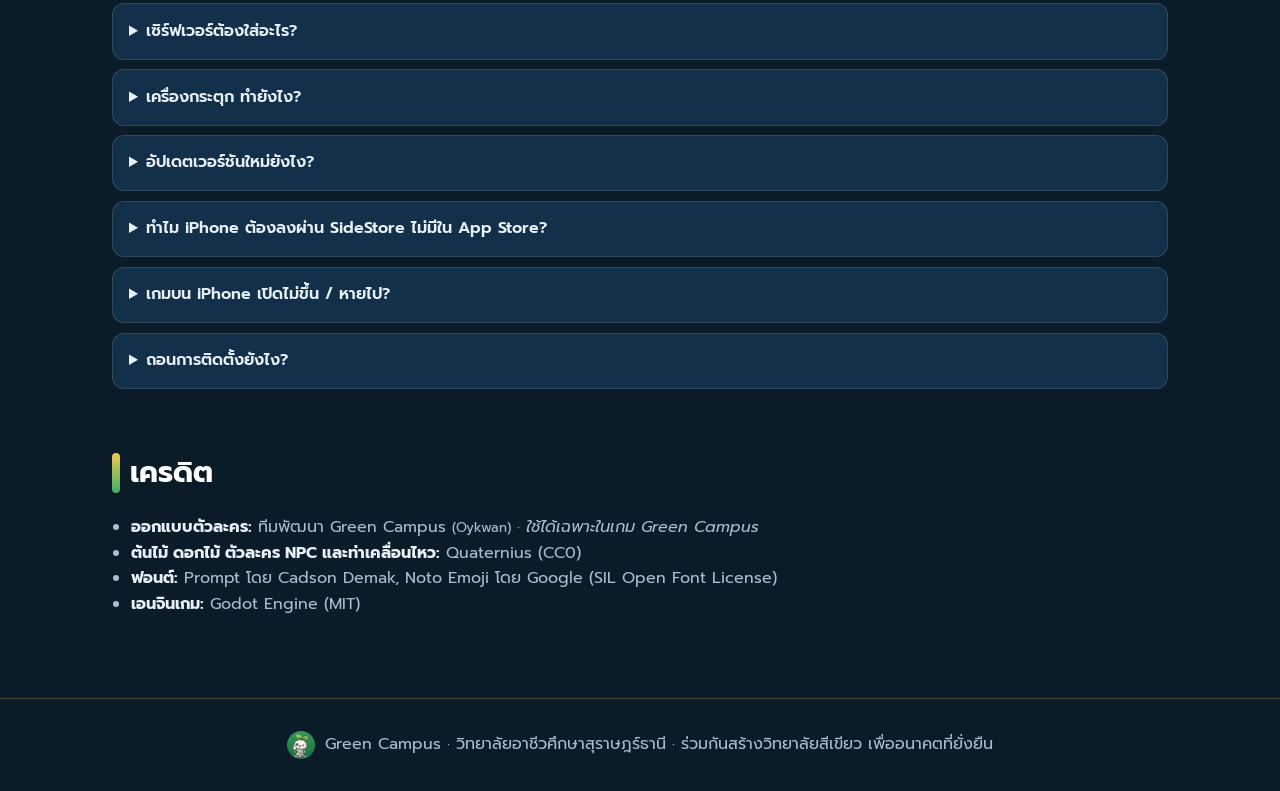
==== commit d4312027: "Site: personal farm feature and screenshot for v1.1.0 Co-Authored-By: Claude Opus 5.5 <noreply@anthr" ====
--- a/index.html
+++ b/index.html
@@ -66,7 +66,8 @@
         <figure><img src="assets/screens/hub-overview.jpg" alt="ลานเช็กอิน Green Campus มองจากมุมสูง" loading="lazy"><figcaption>ลานเช็กอิน: จุดเริ่มต้นหลังเข้าสู่ระบบ</figcaption></figure>
         <figure><img src="assets/screens/checkin.jpg" alt="ตัวละครผู้เล่นกับน้องใบไม้ที่ลานน้ำพุ" loading="lazy"><figcaption>ตัวละครผู้เล่นกับน้องใบไม้</figcaption></figure>
         <figure><img src="assets/screens/activity-center.jpg" alt="ศูนย์กิจกรรม Activity Center" loading="lazy"><figcaption>ศูนย์กิจกรรม Activity Center</figcaption></figure>
-        <figure><img src="assets/screens/my-farm.jpg" alt="My Farm บ้านไร่ โรงเรือน และบ่อบัว" loading="lazy"><figcaption>My Farm: แปลงผัก โรงเรือน บ่อบัว</figcaption></figure>
+        <figure><img src="assets/screens/personal-farm.jpg" alt="ฟาร์มของฉัน แปลงผัก บ้าน และของตกแต่ง" loading="lazy"><figcaption>ฟาร์มของฉัน: ปลูกผัก เก็บเกี่ยว แต่งฟาร์มเอง</figcaption></figure>
+        <figure><img src="assets/screens/my-farm.jpg" alt="ฟาร์มชุมชน บ้านไร่ โรงเรือน และบ่อบัว" loading="lazy"><figcaption>ฟาร์มชุมชน: แปลงผัก โรงเรือน บ่อบัว</figcaption></figure>
         <figure><img src="assets/screens/big-tree.jpg" alt="ลานต้นไม้ใหญ่กลางวิทยาลัย" loading="lazy"><figcaption>ลานต้นไม้ใหญ่กลางวิทยาลัย</figcaption></figure>
         <figure><img src="assets/screens/admin-fountain.jpg" alt="ลานน้ำพุหน้าอาคารอำนวยการ" loading="lazy"><figcaption>ลานน้ำพุหน้าอาคารอำนวยการ</figcaption></figure>
         <figure><img src="assets/screens/login.jpg" alt="หน้าเข้าสู่ระบบของเกม" loading="lazy"><figcaption>หน้าเข้าสู่ระบบ ใช้บัญชีเดียวกับเว็บ</figcaption></figure>
@@ -78,7 +79,8 @@
       <div class="cards">
         <article><span>🏫</span><h3>วิทยาลัยทั้งหลังแบบ 3 มิติ</h3><p>อาคาร 7 หลังรอบลานต้นไม้ใหญ่ ตามผังจริงของวิทยาลัย มีป้ายชื่อและแผนที่</p></article>
         <article><span>⛲</span><h3>ลานเช็กอินกลางแจ้ง</h3><p>เริ่มเกมที่ลานน้ำพุ เช็กอินรับภารกิจประจำวัน แล้วเดินข้ามทางม้าลายเข้าวิทยาลัย</p></article>
-        <article><span>🌱</span><h3>ภารกิจรักษ์โลก</h3><p>แยกขยะ ปิดไฟห้องว่าง ดูแลแปลงผักใน My Farm และเรียนรู้พลังงานแสงอาทิตย์</p></article>
+        <article><span>🏡</span><h3>ฟาร์มของฉัน</h3><p>เข้าประตูวาร์ปที่ลานกลาง ปลูกผักกาด มะเขือเทศ ทานตะวัน รดน้ำ เก็บเกี่ยวรับ Green Point และแต่งฟาร์มในแบบของตัวเอง</p></article>
+        <article><span>🌱</span><h3>ภารกิจรักษ์โลก</h3><p>แยกขยะ ปิดไฟห้องว่าง ช่วยกันดูแลฟาร์มชุมชน และเรียนรู้พลังงานแสงอาทิตย์</p></article>
         <article><span>👤</span><h3>บัญชีเดียวทุกที่</h3><p>สมัครครั้งเดียว ใช้ได้ทั้งเกม Windows และเว็บ เก็บในฐานข้อมูล Supabase</p></article>
         <article><span>🗺️</span><h3>แผนที่และเดินทางด่วน</h3><p>แผนที่ย่อ แผนที่เต็มจอ กดหมุดเพื่อไปยังสถานที่ได้ทันที</p></article>
         <article><span>⚙️</span><h3>ปรับกราฟิกได้</h3><p>ต่ำ / กลาง / สูง เริ่มที่ "ต่ำ" ให้ลื่นบนโน้ตบุ๊กทั่วไป ปรับระหว่างเล่นได้</p></article>
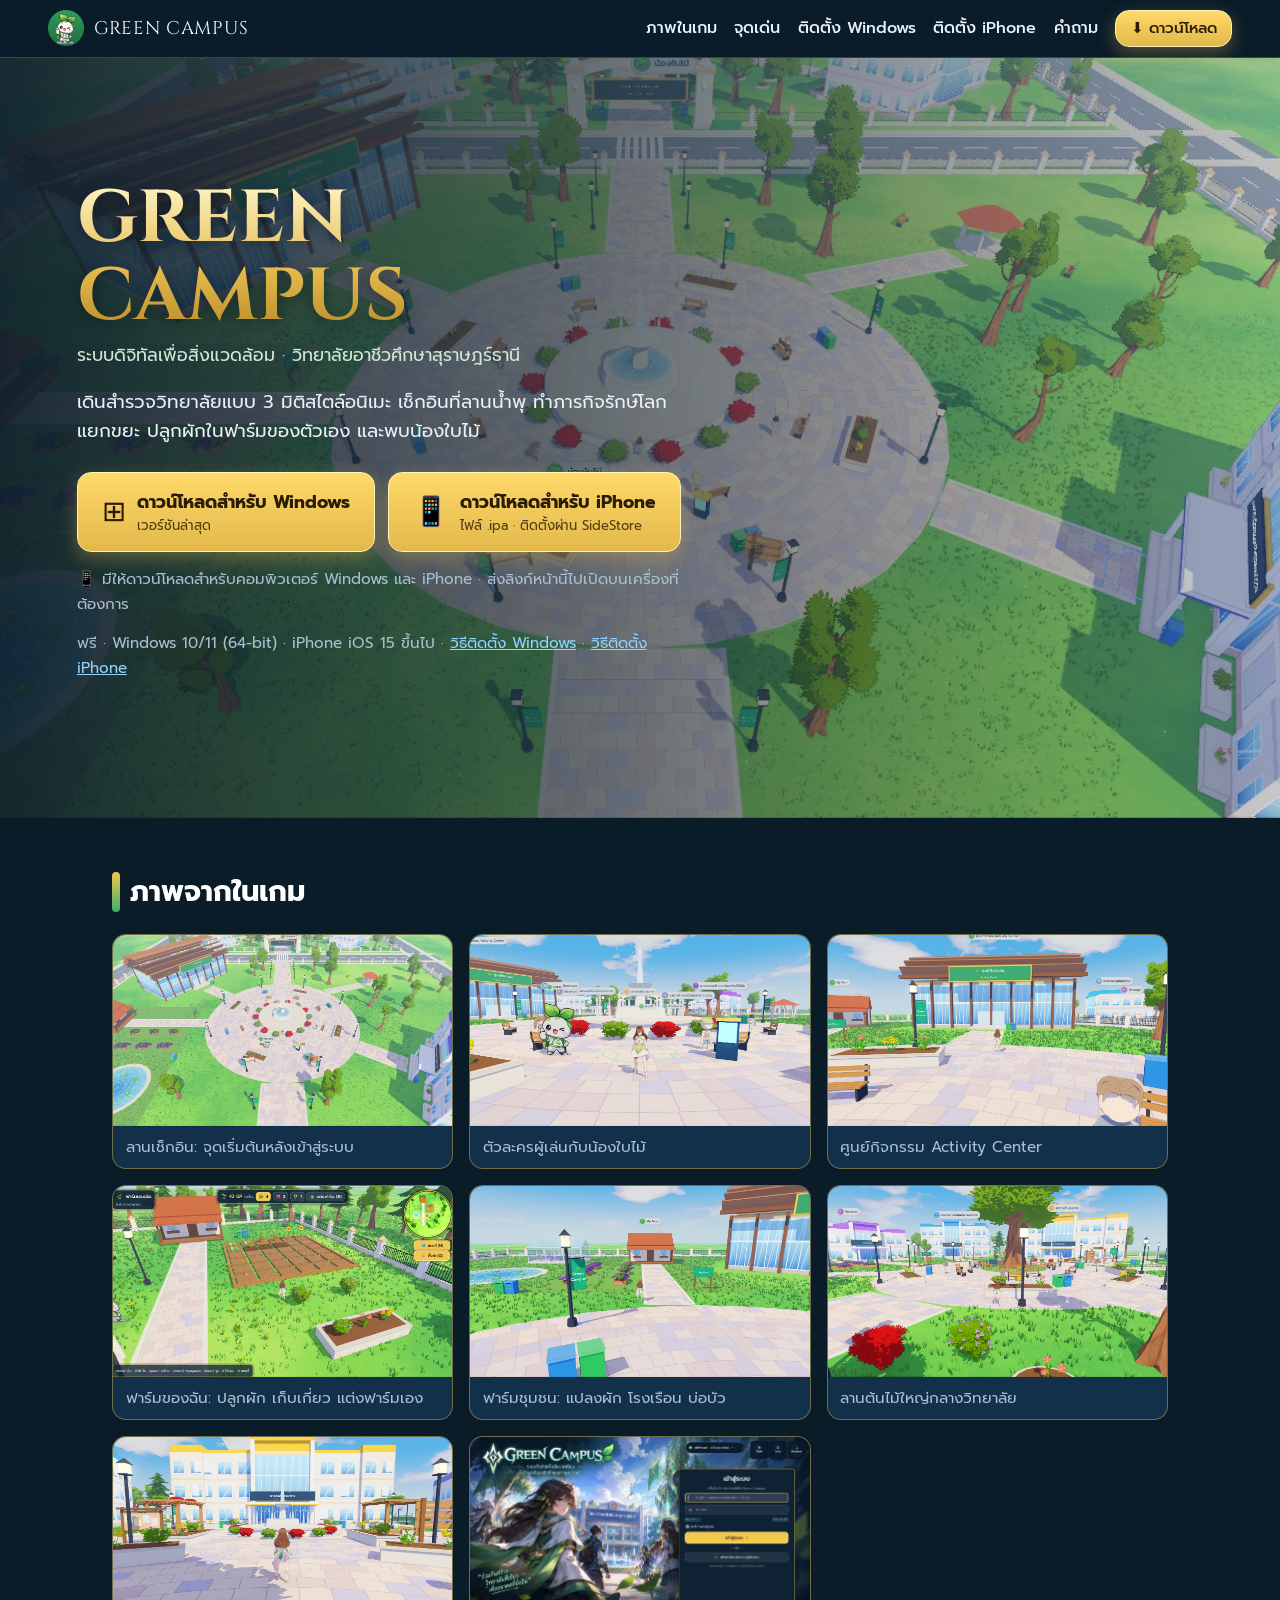
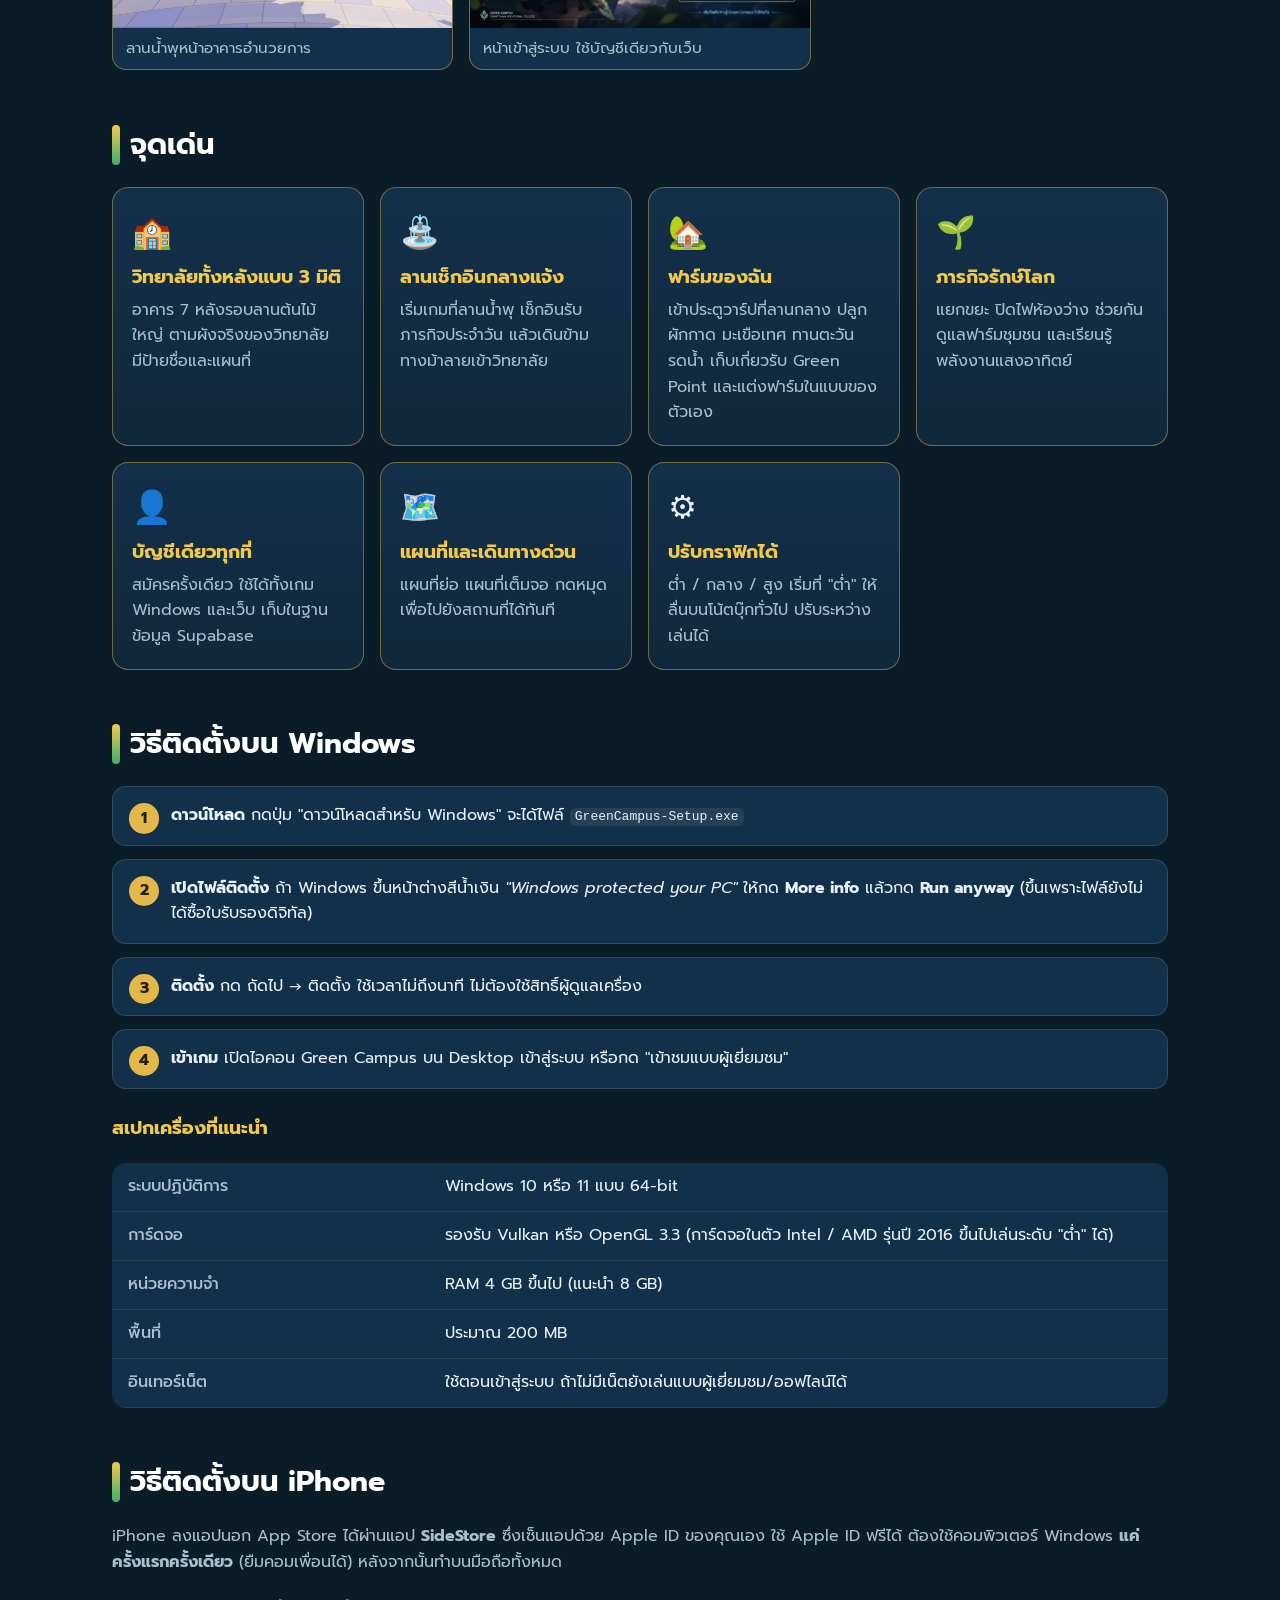
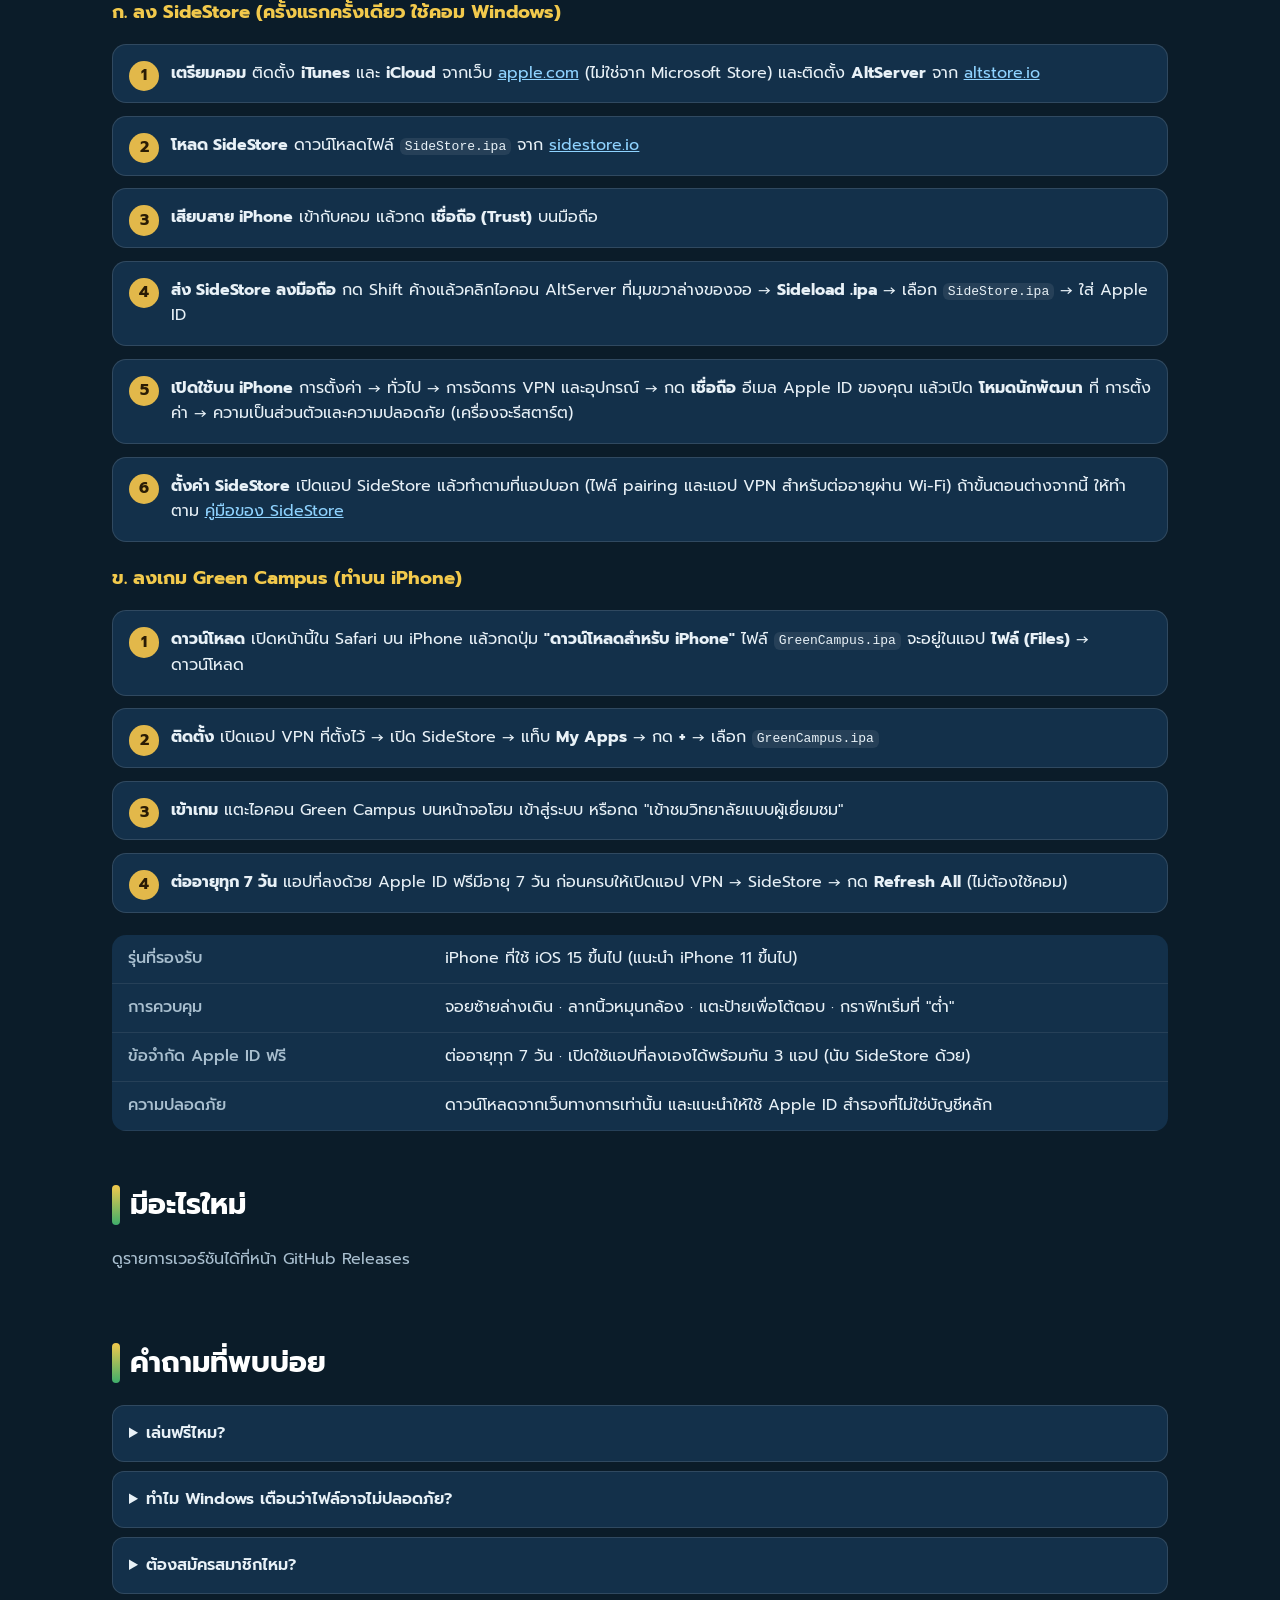
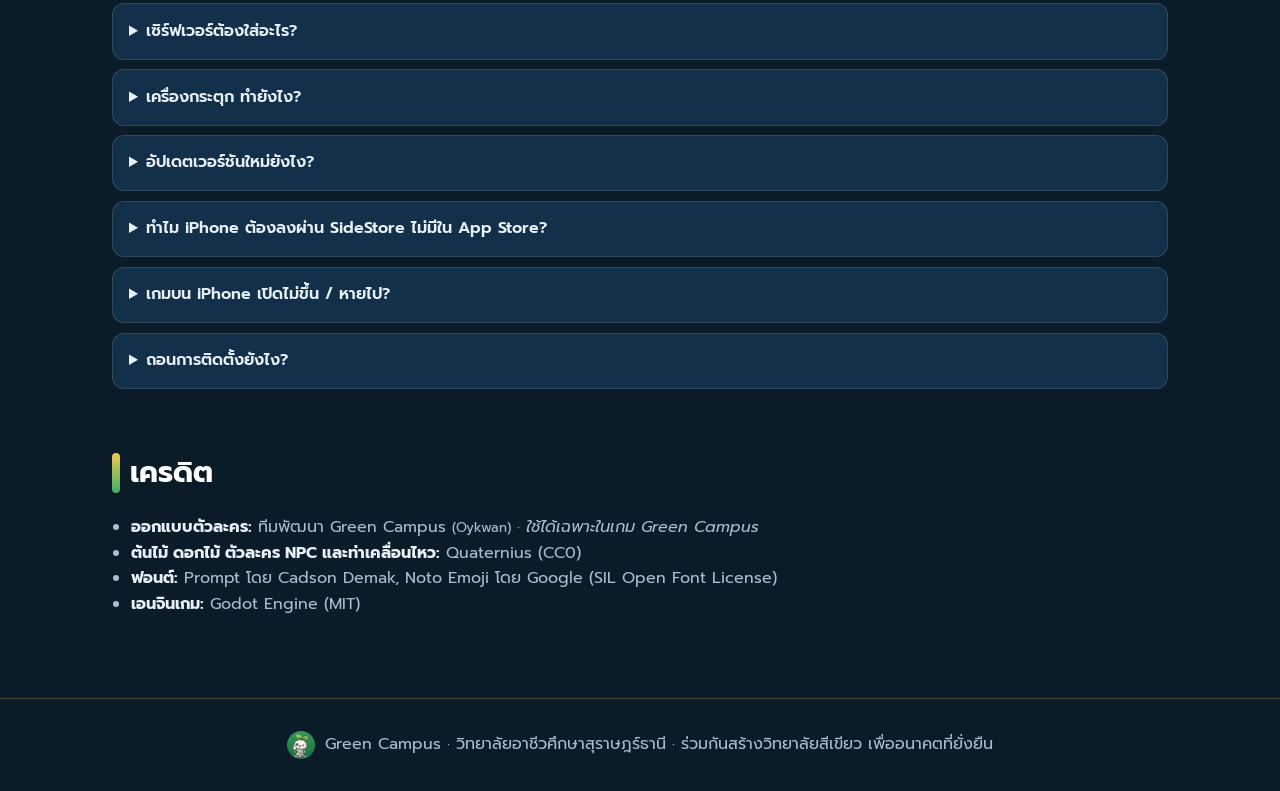
==== commit 3f325df4: "Site: hero text mentions the personal farm Co-Authored-By: Claude Opus 5.5 <noreply@anthropic.com>" ====
--- a/index.html
+++ b/index.html
@@ -43,7 +43,7 @@
     <div class="hero-in">
       <h1 class="logo">GREEN CAMPUS</h1>
       <p class="tag">ระบบดิจิทัลเพื่อสิ่งแวดล้อม · วิทยาลัยอาชีวศึกษาสุราษฎร์ธานี</p>
-      <p class="lead">เดินสำรวจวิทยาลัยแบบ 3 มิติสไตล์อนิเมะ เช็กอินที่ลานน้ำพุ ทำภารกิจรักษ์โลก แยกขยะ ดูแล My Farm และพบน้องใบไม้</p>
+      <p class="lead">เดินสำรวจวิทยาลัยแบบ 3 มิติสไตล์อนิเมะ เช็กอินที่ลานน้ำพุ ทำภารกิจรักษ์โลก แยกขยะ ปลูกผักในฟาร์มของตัวเอง และพบน้องใบไม้</p>
       <div class="cta">
         <a class="btn gold big" id="dl" href="#" rel="noopener">
           <span class="ico" aria-hidden="true">⊞</span>
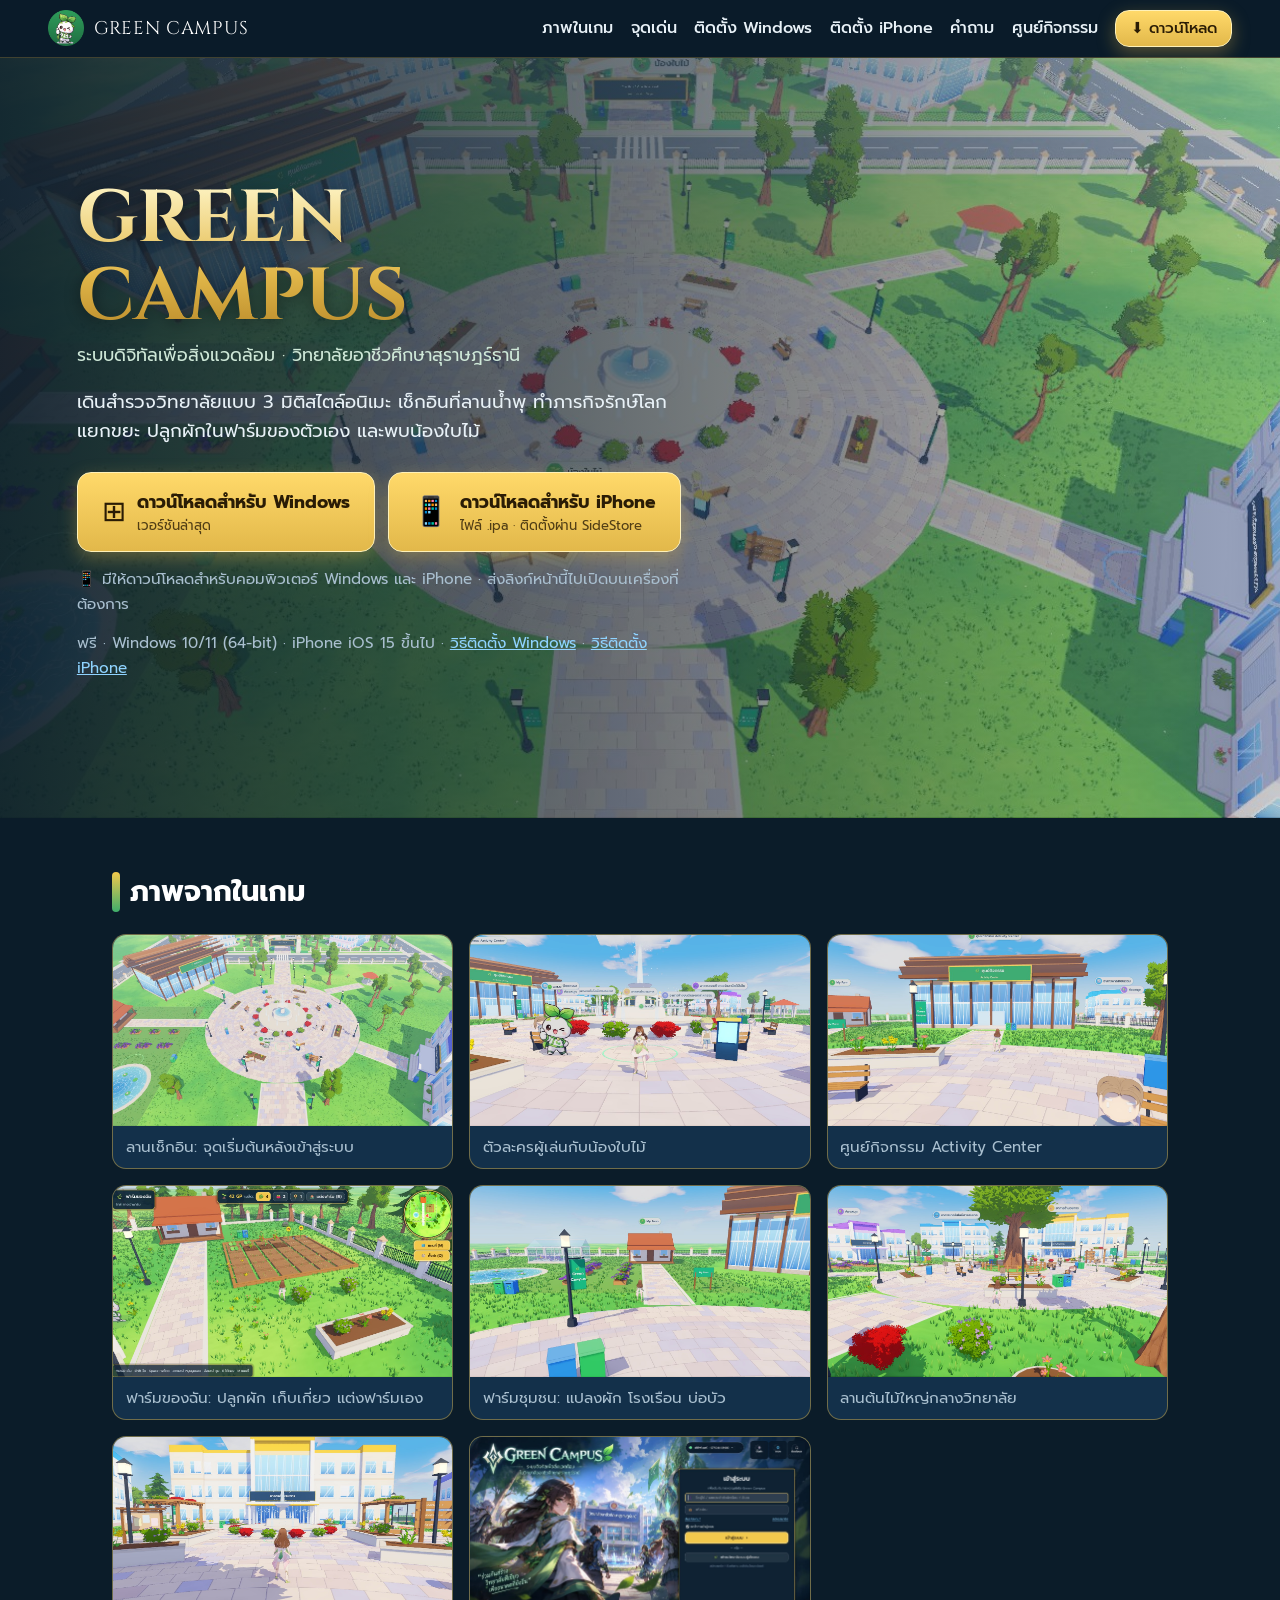
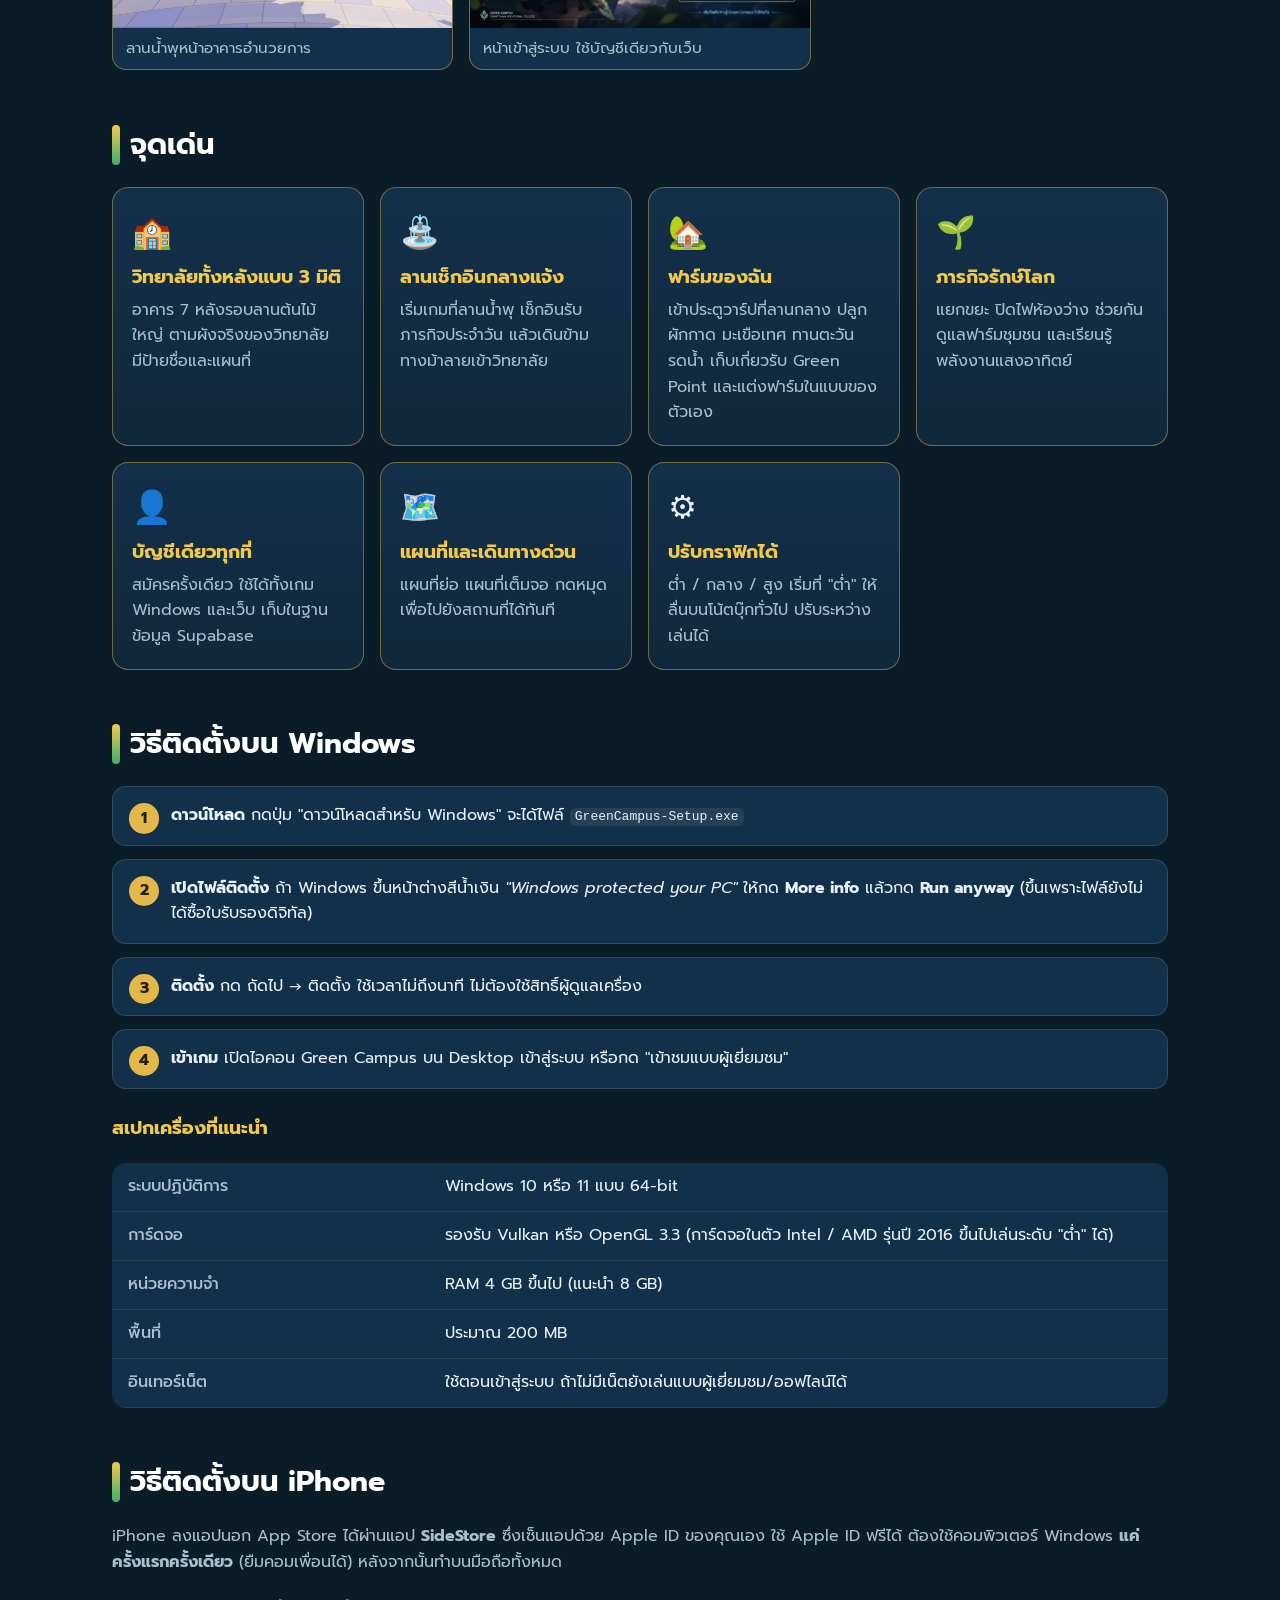
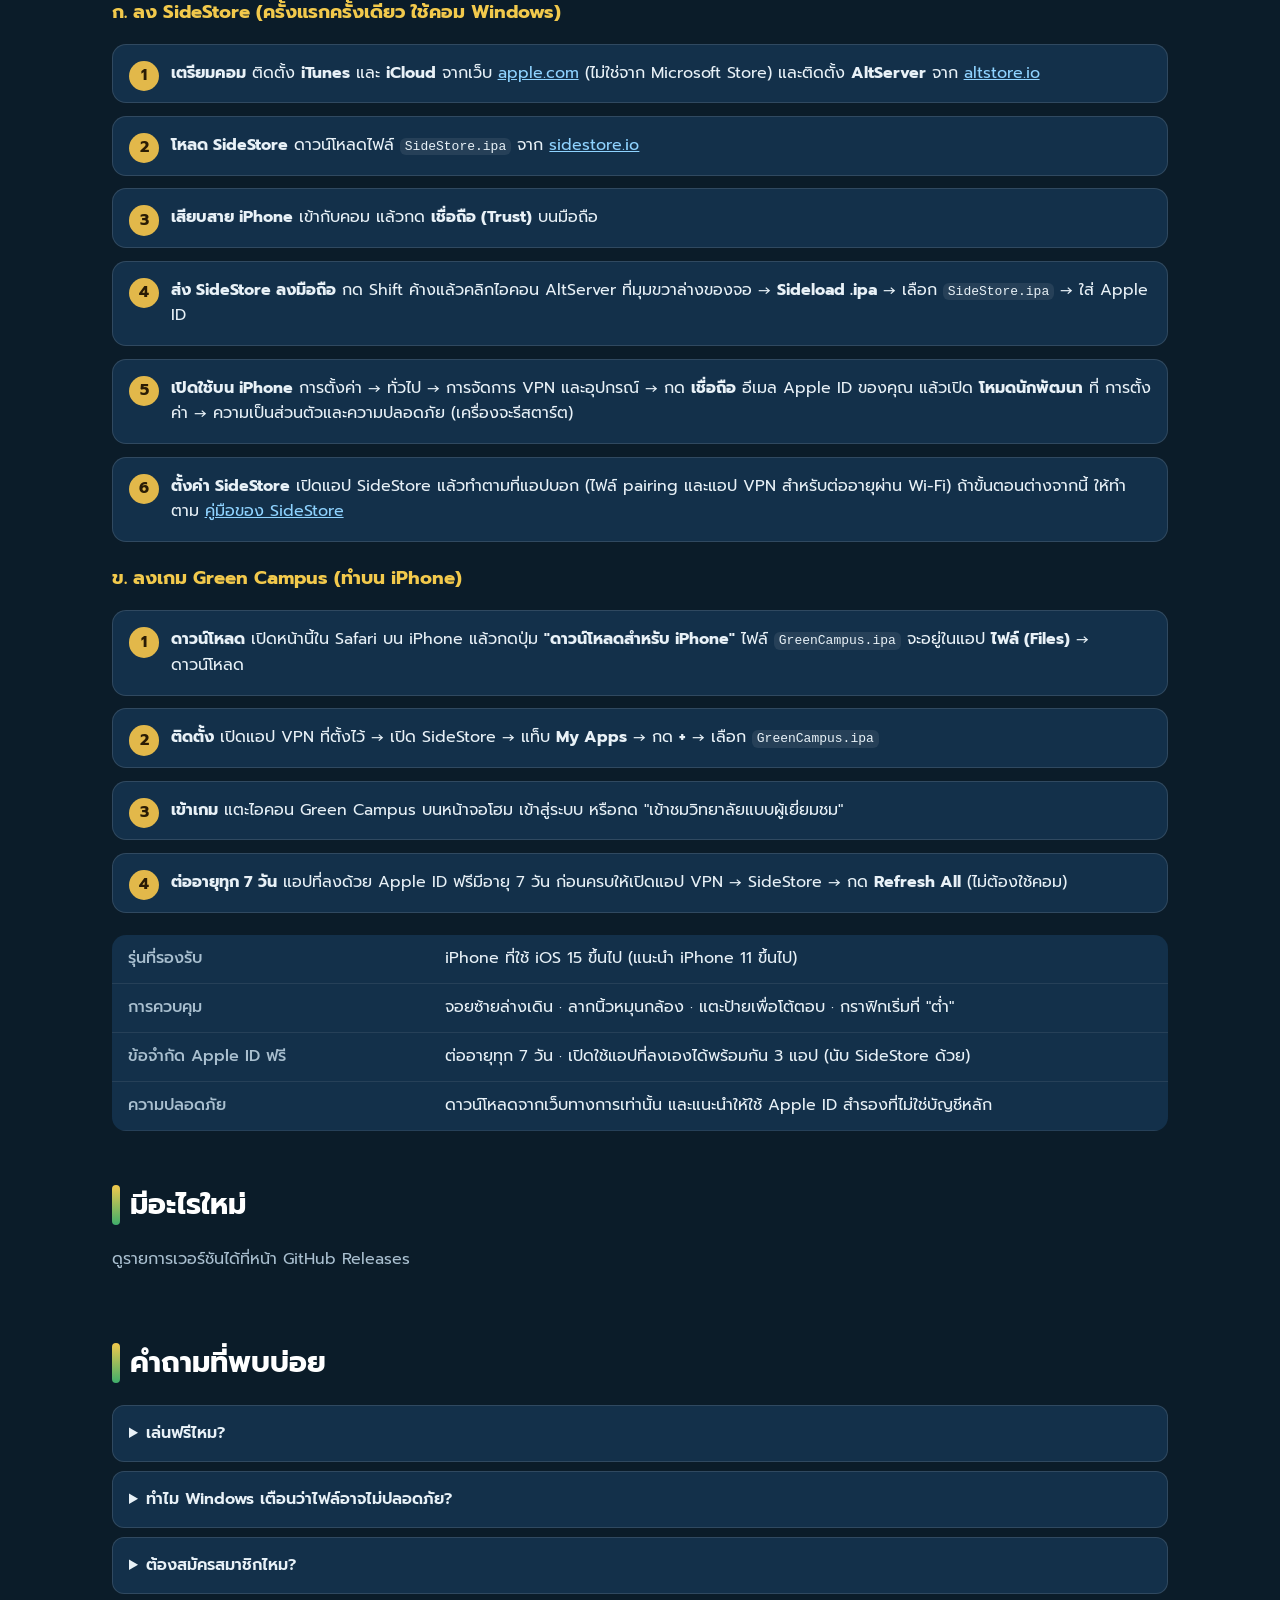
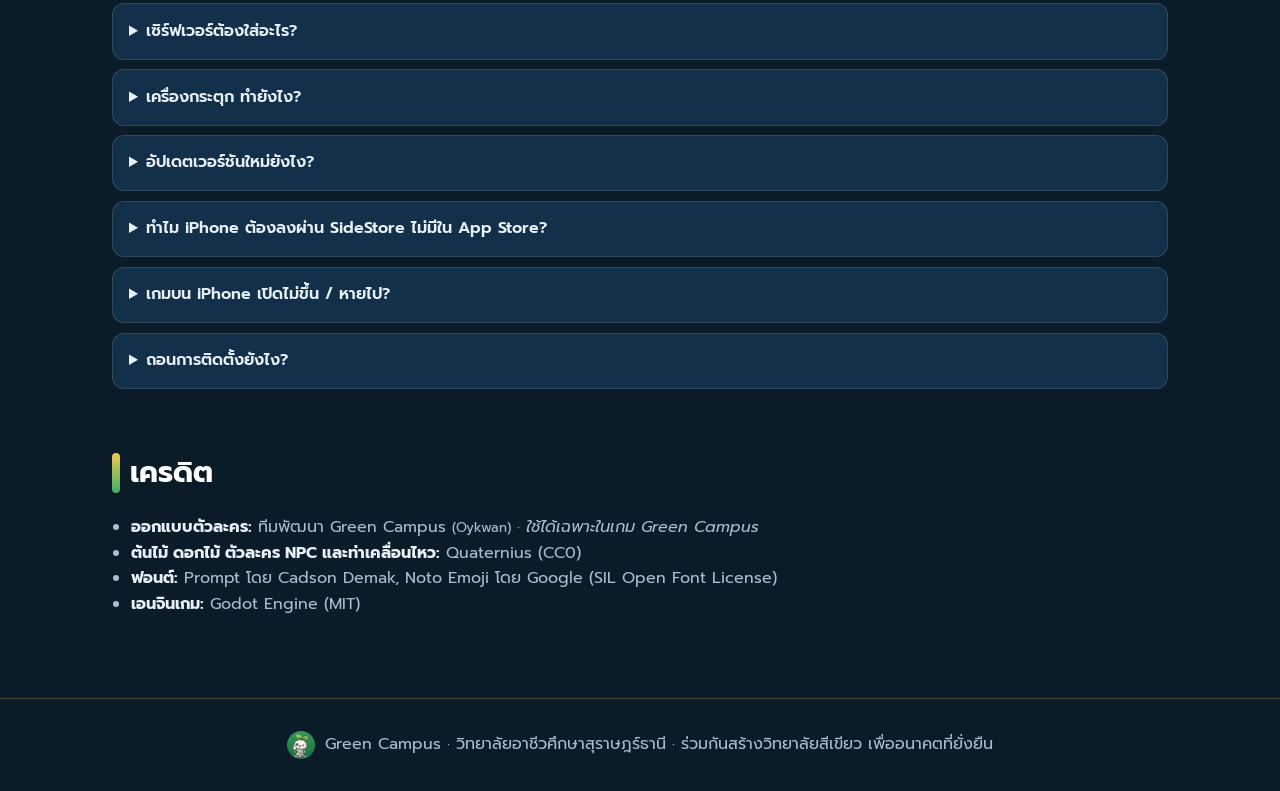
==== commit 1a7df919: "Activity Center: photo submission with AI check, teacher review page Co-Authored-By: Claude Opus 5.5" ====
--- a/index.html
+++ b/index.html
@@ -33,7 +33,7 @@
   <header class="top">
     <a class="brand" href="#"><img src="assets/icon.png" alt="" width="36" height="36"><span>GREEN CAMPUS</span></a>
     <nav aria-label="เมนู">
-      <a href="#gallery">ภาพในเกม</a><a href="#features">จุดเด่น</a><a href="#install">ติดตั้ง Windows</a><a href="#ios">ติดตั้ง iPhone</a><a href="#faq">คำถาม</a>
+      <a href="#gallery">ภาพในเกม</a><a href="#features">จุดเด่น</a><a href="#install">ติดตั้ง Windows</a><a href="#ios">ติดตั้ง iPhone</a><a href="#faq">คำถาม</a><a href="activity.html">ศูนย์กิจกรรม</a>
       <a class="btn gold small" href="#download">⬇ ดาวน์โหลด</a>
     </nav>
   </header>
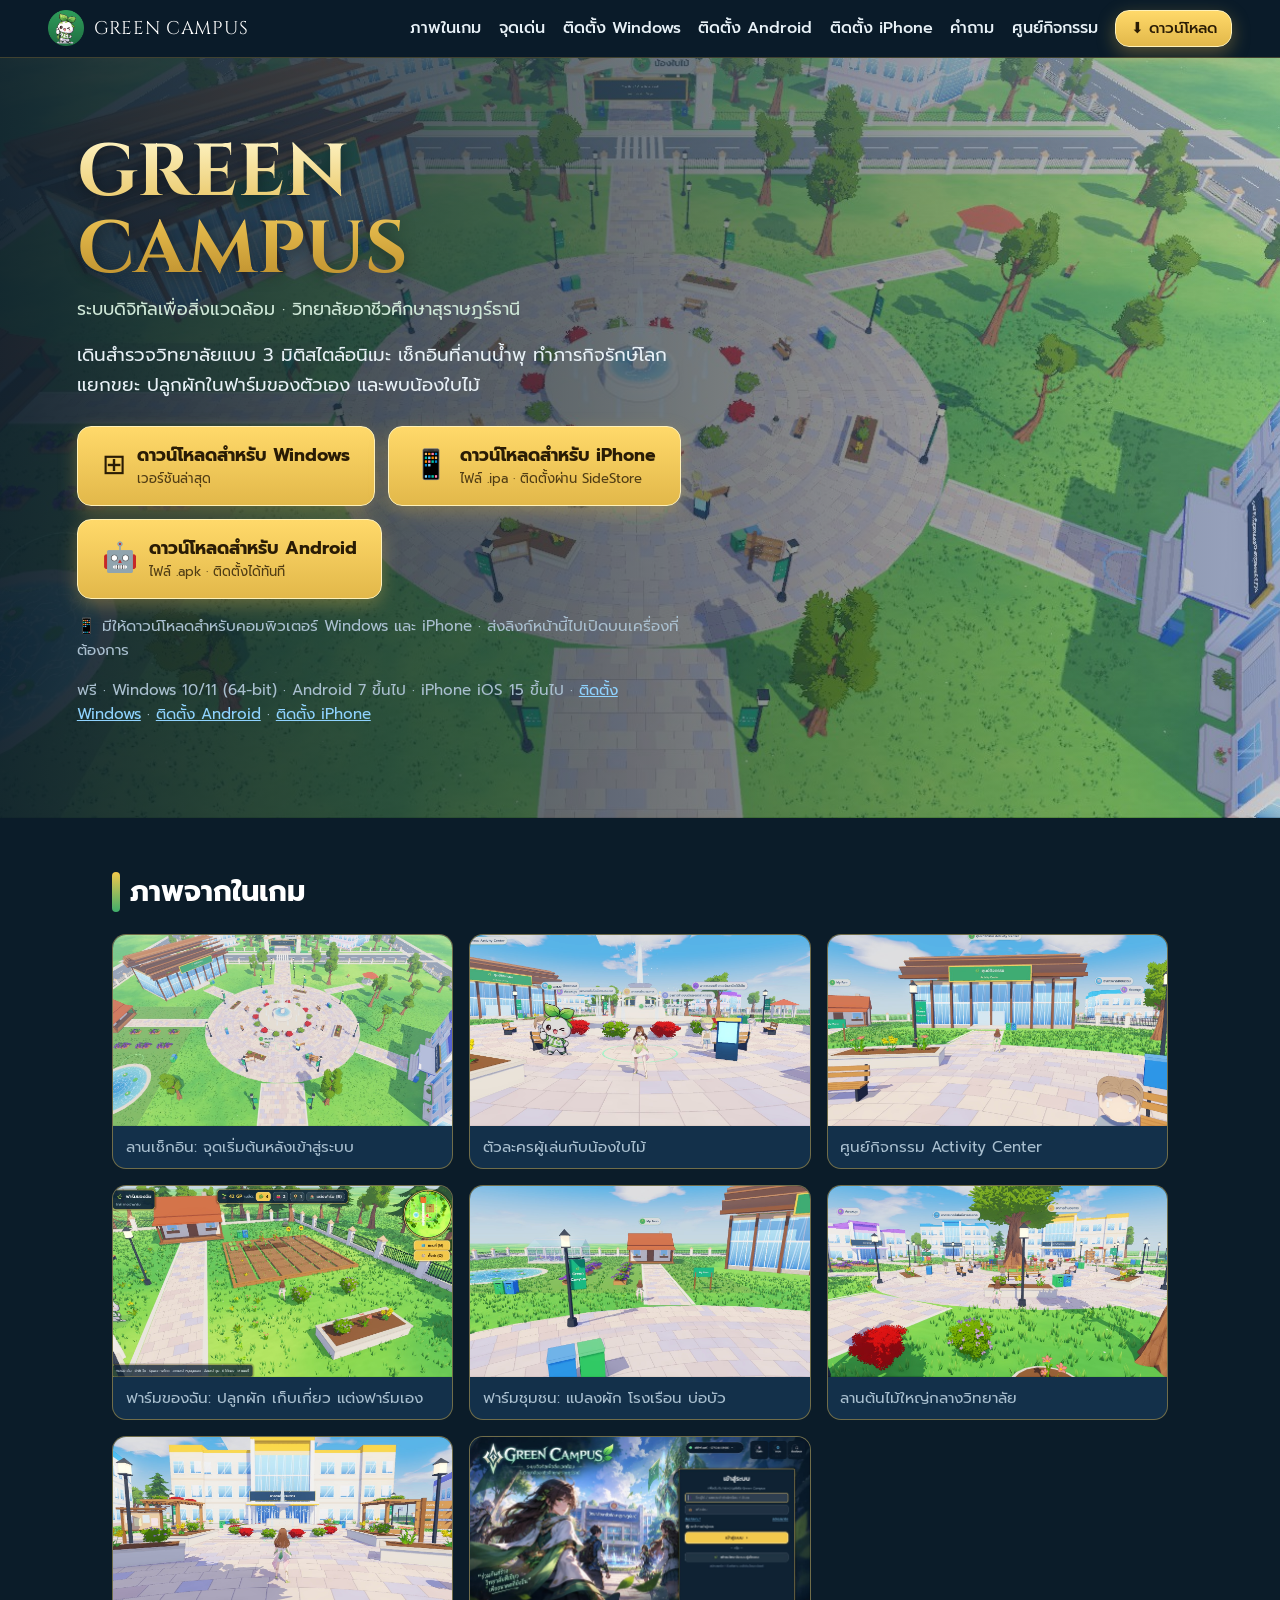
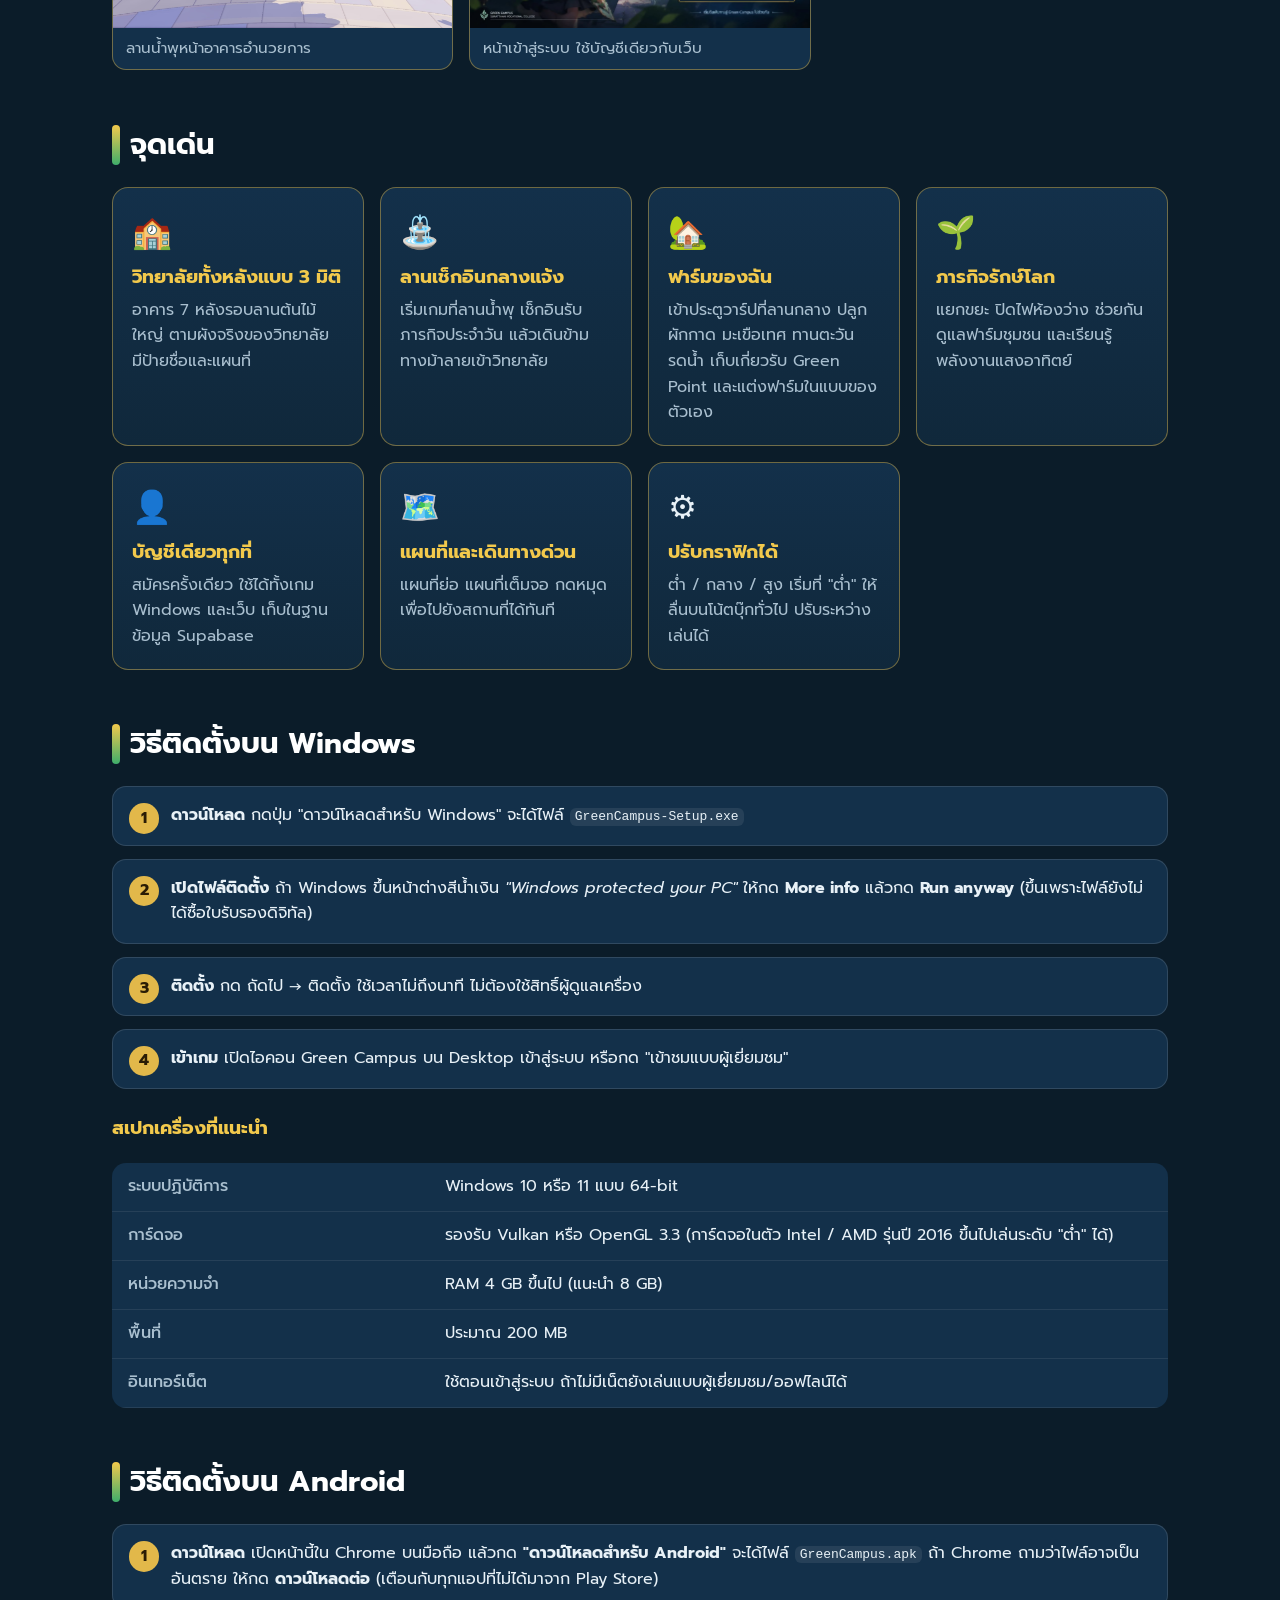
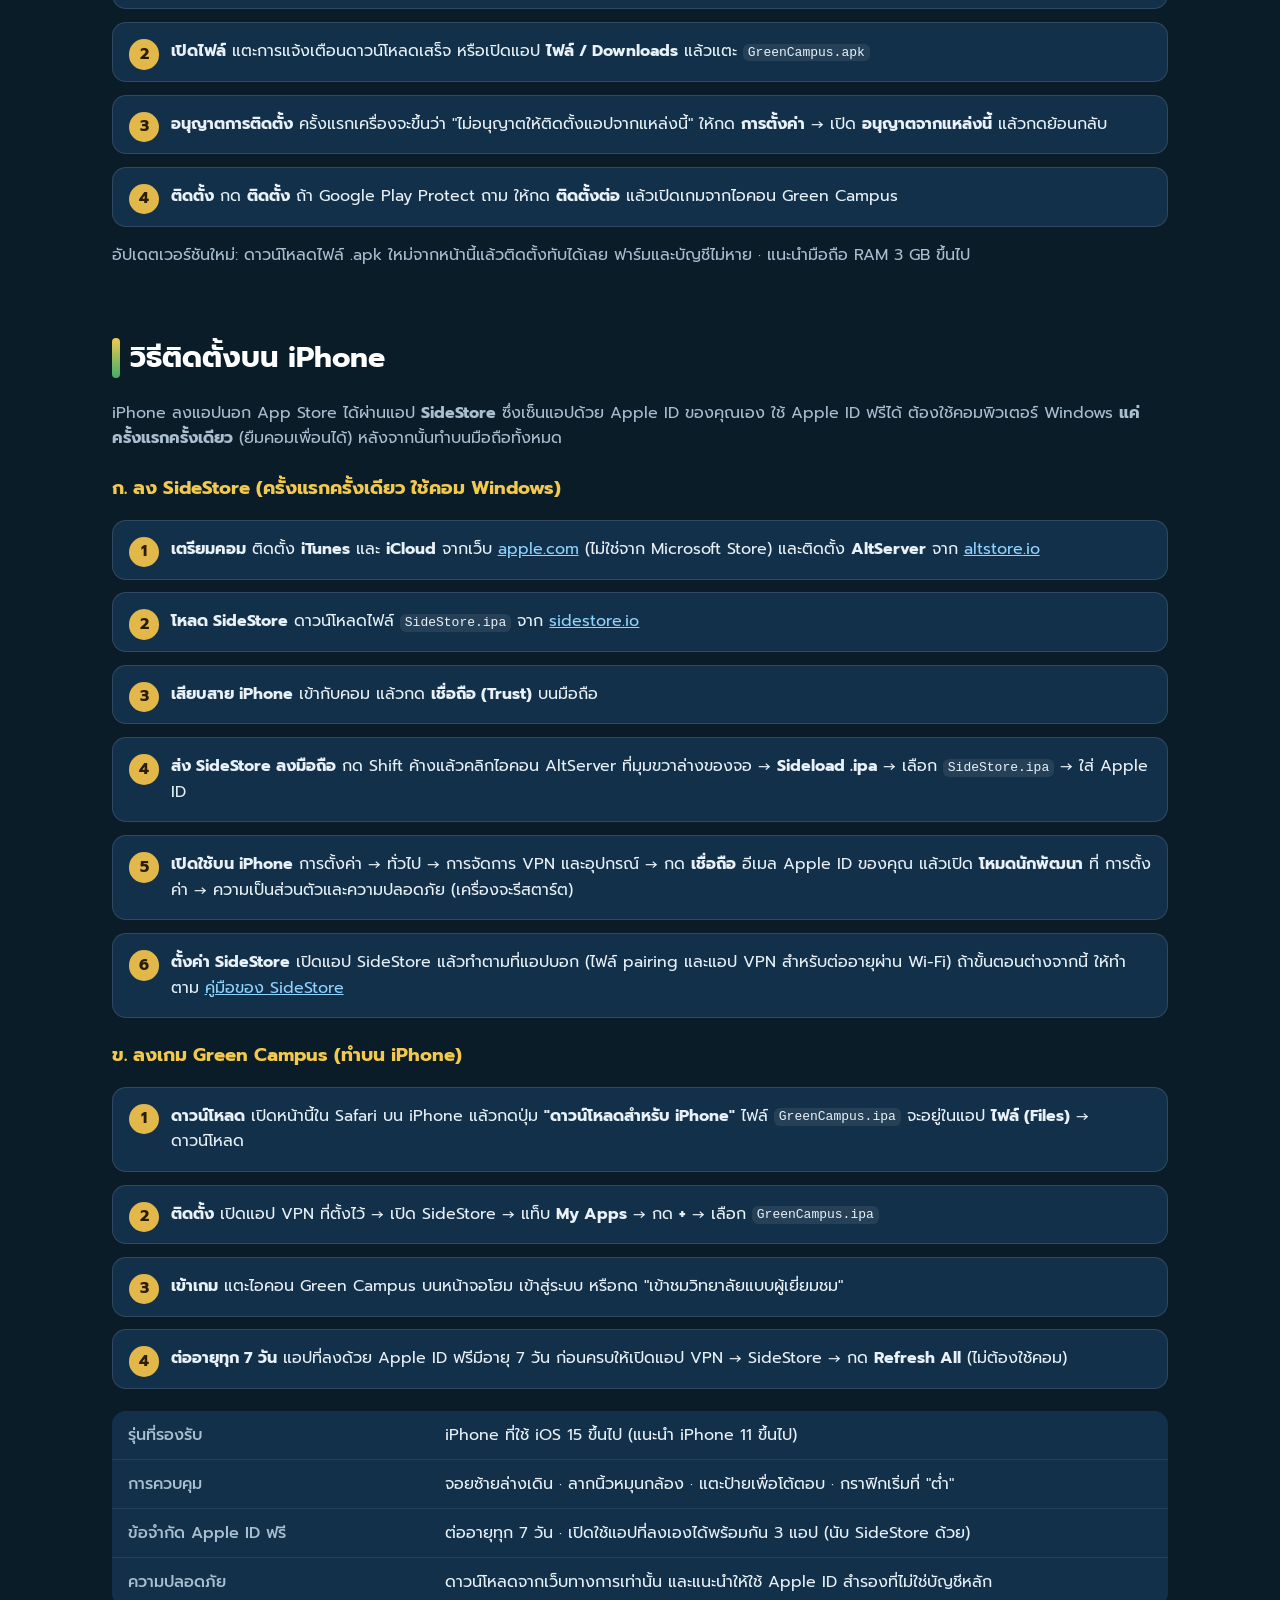
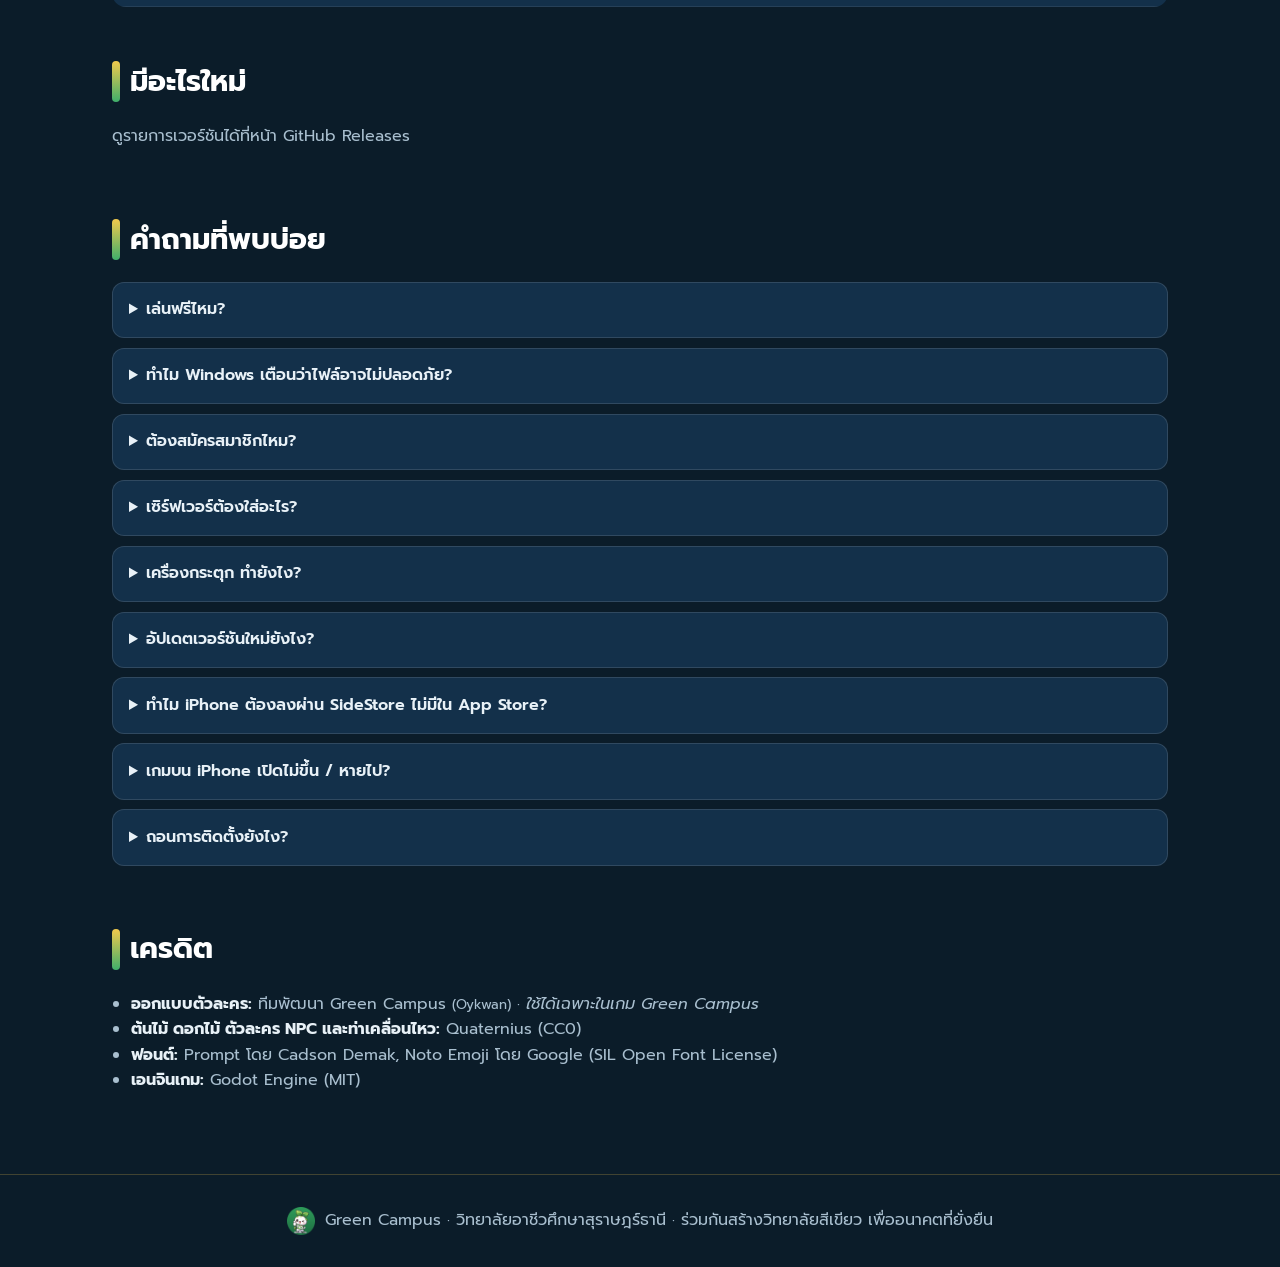
==== commit 1972592c: "Android download button and install guide Co-Authored-By: Claude Opus 5.5 <noreply@anthropic.com>" ====
--- a/index.html
+++ b/index.html
@@ -33,7 +33,7 @@
   <header class="top">
     <a class="brand" href="#"><img src="assets/icon.png" alt="" width="36" height="36"><span>GREEN CAMPUS</span></a>
     <nav aria-label="เมนู">
-      <a href="#gallery">ภาพในเกม</a><a href="#features">จุดเด่น</a><a href="#install">ติดตั้ง Windows</a><a href="#ios">ติดตั้ง iPhone</a><a href="#faq">คำถาม</a><a href="activity.html">ศูนย์กิจกรรม</a>
+      <a href="#gallery">ภาพในเกม</a><a href="#features">จุดเด่น</a><a href="#install">ติดตั้ง Windows</a><a href="#android">ติดตั้ง Android</a><a href="#ios">ติดตั้ง iPhone</a><a href="#faq">คำถาม</a><a href="activity.html">ศูนย์กิจกรรม</a>
       <a class="btn gold small" href="#download">⬇ ดาวน์โหลด</a>
     </nav>
   </header>
@@ -53,9 +53,13 @@
           <span class="ico" aria-hidden="true">📱</span>
           <span><b>ดาวน์โหลดสำหรับ iPhone</b><small id="dlIosMeta">ไฟล์ .ipa · ติดตั้งผ่าน SideStore</small></span>
         </a>
+        <a class="btn gold big" id="dlAndroid" href="#android" rel="noopener">
+          <span class="ico" aria-hidden="true">🤖</span>
+          <span><b>ดาวน์โหลดสำหรับ Android</b><small id="dlAndroidMeta">ไฟล์ .apk · ติดตั้งได้ทันที</small></span>
+        </a>
         <a class="btn alt big" id="play" href="#" hidden>▶ เล่นบนเว็บ</a>
       </div>
-      <p class="note">ฟรี · Windows 10/11 (64-bit) · iPhone iOS 15 ขึ้นไป · <a href="#install">วิธีติดตั้ง Windows</a> · <a href="#ios">วิธีติดตั้ง iPhone</a></p>
+      <p class="note">ฟรี · Windows 10/11 (64-bit) · Android 7 ขึ้นไป · iPhone iOS 15 ขึ้นไป · <a href="#install">ติดตั้ง Windows</a> · <a href="#android">ติดตั้ง Android</a> · <a href="#ios">ติดตั้ง iPhone</a></p>
     </div>
   </section>
 
@@ -105,6 +109,17 @@
           <tr><th>อินเทอร์เน็ต</th><td>ใช้ตอนเข้าสู่ระบบ ถ้าไม่มีเน็ตยังเล่นแบบผู้เยี่ยมชม/ออฟไลน์ได้</td></tr>
         </table>
       </div>
+    </section>
+
+    <section id="android" class="wrap">
+      <h2>วิธีติดตั้งบน Android</h2>
+      <ol class="steps">
+        <li><b>ดาวน์โหลด</b> เปิดหน้านี้ใน Chrome บนมือถือ แล้วกด <b>"ดาวน์โหลดสำหรับ Android"</b> จะได้ไฟล์ <code>GreenCampus.apk</code> ถ้า Chrome ถามว่าไฟล์อาจเป็นอันตราย ให้กด <b>ดาวน์โหลดต่อ</b> (เตือนกับทุกแอปที่ไม่ได้มาจาก Play Store)</li>
+        <li><b>เปิดไฟล์</b> แตะการแจ้งเตือนดาวน์โหลดเสร็จ หรือเปิดแอป <b>ไฟล์ / Downloads</b> แล้วแตะ <code>GreenCampus.apk</code></li>
+        <li><b>อนุญาตการติดตั้ง</b> ครั้งแรกเครื่องจะขึ้นว่า "ไม่อนุญาตให้ติดตั้งแอปจากแหล่งนี้" ให้กด <b>การตั้งค่า</b> → เปิด <b>อนุญาตจากแหล่งนี้</b> แล้วกดย้อนกลับ</li>
+        <li><b>ติดตั้ง</b> กด <b>ติดตั้ง</b> ถ้า Google Play Protect ถาม ให้กด <b>ติดตั้งต่อ</b> แล้วเปิดเกมจากไอคอน Green Campus</li>
+      </ol>
+      <p class="muted">อัปเดตเวอร์ชันใหม่: ดาวน์โหลดไฟล์ .apk ใหม่จากหน้านี้แล้วติดตั้งทับได้เลย ฟาร์มและบัญชีไม่หาย · แนะนำมือถือ RAM 3 GB ขึ้นไป</p>
     </section>
 
     <section id="ios" class="wrap">
